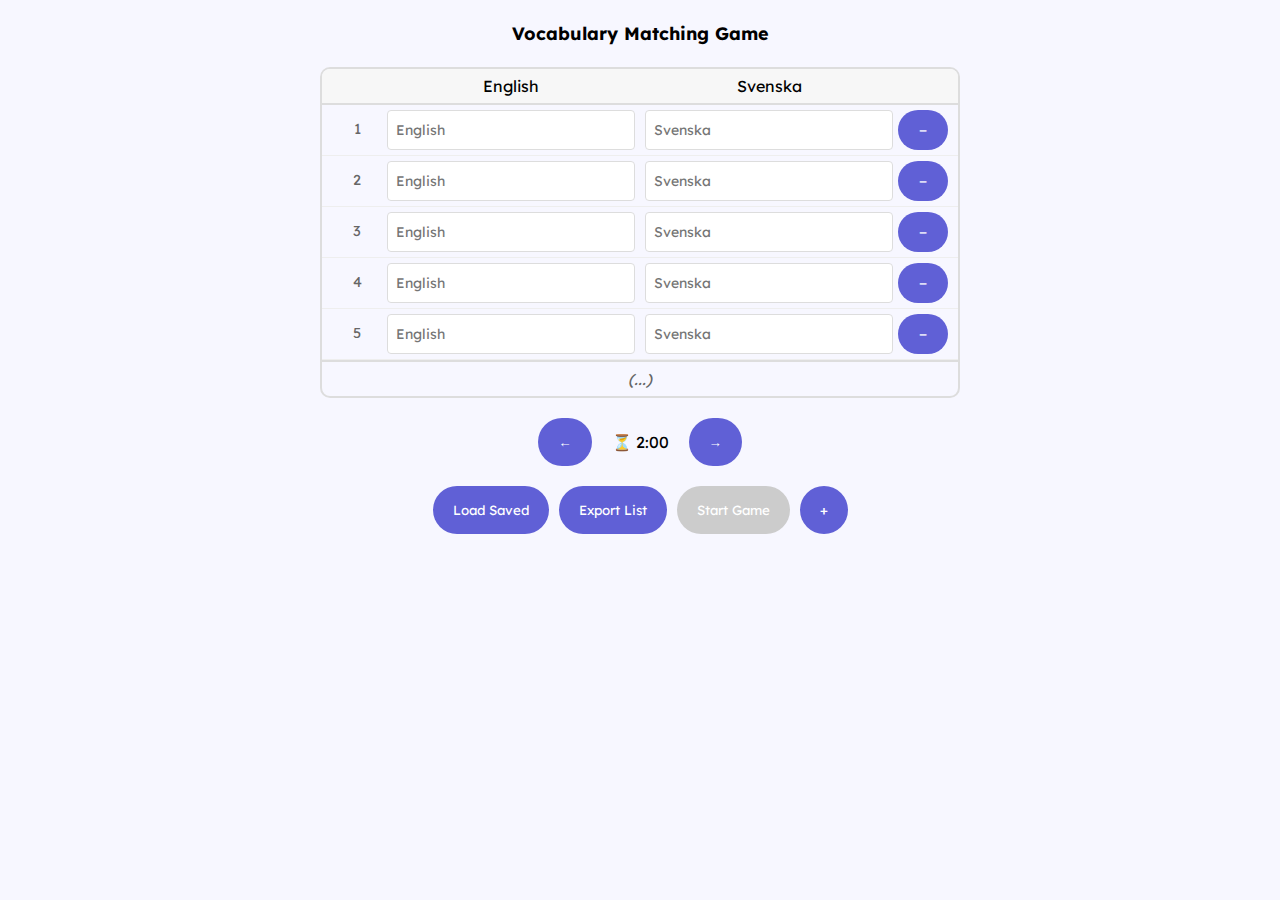
==== index.html @ e5e3b833 "Update index.html" ====
<!DOCTYPE html>
<html lang="en">
<head>
    <meta charset="UTF-8">
    <meta name="viewport" content="width=device-width, initial-scale=1.0">
    <title>Swedish-English Match Madness</title>
    <style>
        @import url('https://fonts.googleapis.com/css2?family=Lexend:wght@400;700&display=swap');
        * {
            margin: 0;
            padding: 0;
            box-sizing: border-box;
            font-family: 'Lexend', sans-serif;
        }
        body {
            background: #f7f7ff;
            padding: 20px;
            font-size: 16px;
            line-height: 1.5;
        }
        h1 {
            font-size: 18px;
            font-weight: bold;
            text-align: center;
            margin-bottom: 20px;
        }
        .screen {
            max-width: 800px;
            margin: 0 auto;
            text-align: center;
            display: none;
        }
        .screen.active {
            display: block;
        }
        .input-grid {
            width: 80%;
            margin: 20px auto;
            border: 2px solid #ddd;
            border-radius: 10px;
            overflow: hidden;
        }
        .grid-header {
            display: grid;
            grid-template-columns: 50px 1fr 1fr 50px;
            background: #f7f7f7;
            padding: 5px 10px;
            border-bottom: 2px solid #ddd;
        }
        .grid-row {
            display: grid;
            grid-template-columns: 50px 1fr 1fr 50px;
            padding: 5px 10px;
            border-bottom: 1px solid #eee;
        }
        .row-number {
            display: flex;
            align-items: center;
            justify-content: center;
            color: #666;
            font-size: 0.9em;
        }
        .grid-input {
            border: 1px solid #ddd;
            border-radius: 4px;
            padding: 8px;
            margin: 0 5px;
            min-height: 40px;
            font-size: 14px;
        }
        .grid-input:focus {
            outline: none;
            border-color: #6060D6;
        }
        .more-rows {
            padding: 5px;
            color: #666;
            font-style: italic;
            border-top: 2px solid #ddd;
        }
        .timer-controls {
            display: flex;
            align-items: center;
            justify-content: center;
            gap: 20px;
            margin: 20px 0;
        }
        .buttons {
            margin-top: 10px;
            display: flex;
            gap: 10px;
            flex-wrap: wrap;
            justify-content: center;
        }
        button {
            background: #6060D6;
            color: white;
            border: none;
            padding: 10px 20px;
            border-radius: 25px;
            cursor: pointer;
            min-height: 48px;
        }
        button:hover {
            background: #7a3ca4;
        }
        button:disabled {
            background: #cccccc;
            cursor: not-allowed;
        }
        .delete-btn {
            background: #6060D6;
            padding: 5px;
            min-height: 0;
            font-size: 14px;
        }
        .delete-btn:hover {
            background: #7a3ca4;
        }
        #error-msg {
            color: #ffaaaa;
            margin-top: 10px;
        }
        #game-screen {
            max-width: 600px;
            margin: 0 auto;
        }
        #progress {
            text-align: center;
            margin-bottom: 10px;
        }
        .game-grid {
            display: grid;
            grid-template-columns: 1fr 1fr;
            gap: 10px;
        }
        .card {
            background: white;
            border: 1px solid #ccc;
            border-radius: 4px;
            padding: 15px;
            text-align: center;
            cursor: pointer;
            min-height: 48px;
            transition: opacity 0.3s ease, background 0.3s ease;
            opacity: 1;
        }
        .card.selected {
            background: #A8A2FD;
        }
        .card.correct {
            background: #aaffaa;
        }
        .card.incorrect {
            background: #ffaaaa;
        }
        .card.empty {
            opacity: 0;
            pointer-events: none;
        }
        #pause-screen {
            position: fixed;
            top: 0;
            left: 0;
            width: 100%;
            height: 100%;
            background: rgba(0,0,0,0.5);
            display: none;
            justify-content: center;
            align-items: center;
        }
        #pause-screen.active {
            display: flex;
        }
        .pause-content {
            background: white;
            padding: 20px;
            border-radius: 10px;
            text-align: center;
        }
        #results-screen {
            max-width: 600px;
            margin: 0 auto;
        }
        #stats {
            margin: 20px 0;
        }
        .results-table {
            width: 100%;
            border-collapse: collapse;
            margin-top: 20px;
            font-size: 14px;
        }
        .results-table th, .results-table td {
            padding: 5px;
            border: 1px solid #ddd;
            text-align: center;
        }
        .results-table th {
            background: #f7f7f7;
        }
        .correct {
            color: #006400;
            font-weight: bold;
        }
        .incorrect {
            color: #8B0000;
            font-weight: bold;
        }
        .feedback {
            margin-top: 20px;
            font-size: 14px;
        }
        @media (max-width: 400px) {
            .grid-row, .game-grid {
                grid-template-columns: 1fr;
            }
            .grid-header {
                display: none;
            }
            .grid-input {
                margin: 5px 0;
            }
            button {
                width: 100%;
            }
        }
    </style>
</head>
<body>
    <div id="input-screen" class="screen active">
        <h1>Vocabulary Matching Game</h1>
        <div class="input-grid">
            <div class="grid-header">
                <div class="row-number"></div>
                <div>English</div>
                <div>Svenska</div>
                <div></div>
            </div>
            <div id="gridBody"></div>
            <div class="more-rows">(...)</div>
        </div>
        <div class="timer-controls">
            <button id="decreaseTime">←</button>
            <div id="timeDisplay">⏳ 2:00</div>
            <button id="increaseTime">→</button>
        </div>
        <div class="buttons">
            <button onclick="loadSavedList()">Load Saved</button>
            <button onclick="exportList()">Export List</button>
            <button id="startGame" onclick="startGame()" disabled>Start Game</button>
            <button onclick="addRow()">+</button>
        </div>
        <div id="error-msg"></div>
    </div>

    <div id="game-screen" class="screen">
        <h1>Match Madness</h1>
        <div id="progress"></div>
        <div id="game-grid" class="game-grid"></div>
        <div class="buttons">
            <button onclick="pauseGame()">Pause</button>
            <button onclick="endGame()">Finish</button>
        </div>
    </div>

    <div id="pause-screen" class="screen">
        <div class="pause-content">
            <h1>Paused</h1>
            <p id="pause-progress"></p>
            <button onclick="resumeGame()">Resume</button>
        </div>
    </div>

    <div id="results-screen" class="screen">
        <h1>Results</h1>
        <div id="stats"></div>
        <div class="feedback" id="feedback"></div>
        <table class="results-table">
            <thead>
                <tr>
                    <th>English</th>
                    <th>Svenska</th>
                    <th>Correct</th>
                    <th>Incorrect</th>
                </tr>
            </thead>
            <tbody id="results-body"></tbody>
        </table>
        <div class="buttons">
            <button onclick="replayGame()">Replay</button>
            <button onclick="newWords()">New Words</button>
        </div>
    </div>

    <script>
        let wordList = [];
        let gamePairs = [];
        let selectedCards = { english: null, swedish: null };
        let correctCount = 0;
        let incorrectCount = 0;
        let timer;
        let timeLimit = 120; // Default 2 minutes in seconds
        let startTime;
        let timeElapsed = 0;
        let matchData = {};
        let fastestMatch = { pair: null, time: Infinity };

        const gridBody = document.getElementById('gridBody');
        let rowCount = 5;

        function createInputRow(index) {
            const row = document.createElement('div');
            row.className = 'grid-row';
            row.innerHTML = `
                <div class="row-number">${index + 1}</div>
                <input class="grid-input english-input" data-row="${index}" placeholder="English">
                <input class="grid-input svenska-input" data-row="${index}" placeholder="Svenska">
                <button class="delete-btn" onclick="deleteRow(this)">−</button>
            `;
            return row;
        }

        function addRow() {
            gridBody.appendChild(createInputRow(gridBody.children.length));
            updateRowNumbers();
            checkInputValidity();
        }

        function deleteRow(button) {
            button.parentElement.remove();
            updateRowNumbers();
            checkInputValidity();
            saveList();
        }

        for (let i = 0; i < rowCount; i++) {
            gridBody.appendChild(createInputRow(i));
        }

        gridBody.addEventListener('paste', (e) => {
            e.preventDefault();
            const pasteData = e.clipboardData.getData('text').split('\n');
            const rows = Array.from(gridBody.querySelectorAll('.grid-row'));

            pasteData.forEach((rowData, index) => {
                const [english, swedish] = rowData.split('\t').map(d => d.trim());
                if (index >= rows.length) {
                    const newRow = createInputRow(rows.length);
                    gridBody.appendChild(newRow);
                    rows.push(newRow);
                }
                const inputs = rows[index].querySelectorAll('input');
                inputs[0].value = english || '';
                inputs[1].value = swedish || '';
            });

            updateRowNumbers();
            checkInputValidity();
            saveList();
        });

        gridBody.addEventListener('input', () => {
            checkInputValidity();
            saveList();
        });

        function updateRowNumbers() {
            Array.from(gridBody.querySelectorAll('.grid-row')).forEach((row, i) => {
                row.querySelector('.row-number').textContent = i + 1;
                row.querySelectorAll('input').forEach(input => input.dataset.row = i);
            });
        }

        function checkInputValidity() {
            const validPairs = Array.from(gridBody.querySelectorAll('.grid-row'))
                .filter(row => {
                    const inputs = row.querySelectorAll('input');
                    return inputs[0].value.trim() && inputs[1].value.trim();
                }).length;
            document.getElementById('startGame').disabled = validPairs < 5;
        }

        function updateWordList() {
            wordList = Array.from(gridBody.querySelectorAll('.grid-row'))
                .map((row, index) => {
                    const inputs = row.querySelectorAll('input');
                    return { 
                        english: inputs[0].value.trim(), 
                        swedish: inputs[1].value.trim(),
                        rowId: index
                    };
                })
                .filter(pair => pair.english && pair.swedish);
        }

        function saveList() {
            updateWordList();
            localStorage.setItem('vocabList', JSON.stringify(wordList));
        }

        function loadSavedList() {
            const saved = localStorage.getItem('vocabList');
            if (saved) {
                wordList = JSON.parse(saved);
                renderInputGrid();
            }
            checkInputValidity();
        }

        function exportList() {
            updateWordList();
            const text = wordList.map(pair => `${pair.english}\t${pair.swedish}`).join('\n');
            const blob = new Blob([text], { type: 'text/plain' });
            const url = URL.createObjectURL(blob);
            const a = document.createElement('a');
            a.href = url;
            a.download = 'vocab_list.txt';
            a.click();
        }

        function renderInputGrid() {
            gridBody.innerHTML = '';
            wordList.forEach((pair, i) => {
                const row = document.createElement('div');
                row.className = 'grid-row';
                row.innerHTML = `
                    <div class="row-number">${i + 1}</div>
                    <input class="grid-input english-input" data-row="${i}" value="${pair.english}">
                    <input class="grid-input svenska-input" data-row="${i}" value="${pair.swedish}">
                    <button class="delete-btn" onclick="deleteRow(this)">−</button>
                `;
                gridBody.appendChild(row);
            });
            if (gridBody.children.length < 5) {
                while (gridBody.children.length < 5) {
                    gridBody.appendChild(createInputRow(gridBody.children.length));
                }
            }
        }

        document.getElementById('decreaseTime').addEventListener('click', () => {
            if (timeLimit > 30) {
                timeLimit -= 30;
                updateTimeDisplay();
            }
        });

        document.getElementById('increaseTime').addEventListener('click', () => {
            timeLimit += 30;
            updateTimeDisplay();
        });

        function updateTimeDisplay() {
            const minutes = Math.floor(timeLimit / 60);
            const seconds = timeLimit % 60;
            document.getElementById('timeDisplay').textContent = `⏳ ${minutes}:${seconds < 10 ? '0' : ''}${seconds}`;
        }

        updateTimeDisplay();

        function startGame() {
            updateWordList();
            if (wordList.length < 5) {
                document.getElementById('error-msg').textContent = 'Add at least 5 pairs to start!';
                return;
            }
            gamePairs = shuffle([...wordList]).slice(0, 5);
            correctCount = 0;
            incorrectCount = 0;
            timeElapsed = 0;
            matchData = {};
            fastestMatch = { pair: null, time: Infinity };
            wordList.forEach(pair => {
                matchData[pair.rowId] = { correct: 0, incorrect: 0, times: [] };
            });
            switchScreen('game-screen');
            setupGame();
            startTimer();
        }

        function setupGame() {
            const grid = document.getElementById('game-grid');
            grid.innerHTML = '';
            const englishWords = shuffle(gamePairs.map(pair => ({ text: pair.english, rowId: pair.rowId })));
            const swedishWords = shuffle(gamePairs.map(pair => ({ text: pair.swedish, rowId: pair.rowId })));
            for (let i = 0; i < 5; i++) {
                grid.appendChild(createCard(englishWords[i].text, 'english', englishWords[i].rowId));
                grid.appendChild(createCard(swedishWords[i].text, 'swedish', swedishWords[i].rowId));
            }
            updateProgress();
        }

        function createCard(text, type, rowId) {
            const card = document.createElement('div');
            card.classList.add('card');
            card.textContent = text;
            card.dataset.type = type;
            card.dataset.rowId = rowId;
            card.addEventListener('click', () => selectCard(card));
            return card;
        }

        function selectCard(card) {
            const type = card.dataset.type;
            if (card.classList.contains('correct') || card.classList.contains('empty')) return;
            if (selectedCards[type] === card) {
                card.classList.remove('selected');
                selectedCards[type] = null;
            } else {
                if (selectedCards[type]) {
                    selectedCards[type].classList.remove('selected');
                }
                card.classList.add('selected');
                selectedCards[type] = card;
                if (selectedCards.english && selectedCards.swedish) {
                    checkMatch();
                }
            }
        }

        function checkMatch() {
            const card1 = selectedCards.english;
            const card2 = selectedCards.swedish;
            const matchStartTime = Date.now();
            if (card1.dataset.rowId === card2.dataset.rowId) {
                const pairId = card1.dataset.rowId;
                const matchTime = (Date.now() - matchStartTime) / 1000;
                matchData[pairId].correct++;
                matchData[pairId].times.push(matchTime);
                if (matchTime < fastestMatch.time) {
                    fastestMatch = { pair: wordList.find(p => p.rowId == pairId), time: matchTime };
                }
                card1.classList.add('correct');
                card2.classList.add('correct');
                correctCount++;
                setTimeout(() => {
                    card1.classList.remove('correct');
                    card2.classList.remove('correct');
                    card1.classList.add('empty');
                    card2.classList.add('empty');
                    card1.textContent = '';
                    card2.textContent = '';
                    selectedCards.english = null;
                    selectedCards.swedish = null;
                    const delay = 750 + Math.random() * 500;
                    setTimeout(refillGrid, delay);
                }, 300);
            } else {
                const pairId1 = card1.dataset.rowId;
                const pairId2 = card2.dataset.rowId;
                matchData[pairId1].incorrect++;
                matchData[pairId2].incorrect++;
                card1.classList.add('incorrect');
                card2.classList.add('incorrect');
                incorrectCount++;
                setTimeout(() => {
                    card1.classList.remove('incorrect', 'selected');
                    card2.classList.remove('incorrect', 'selected');
                    selectedCards.english = null;
                    selectedCards.swedish = null;
                }, 300);
            }
            updateProgress();
        }

        function refillGrid() {
            const grid = document.getElementById('game-grid');
            const cards = Array.from(grid.children);
            const emptyEnglish = cards.filter(card => card.classList.contains('empty') && card.dataset.type === 'english');
            const emptySwedish = cards.filter(card => card.classList.contains('empty') && card.dataset.type === 'swedish');
            if (emptyEnglish.length > 0 && emptySwedish.length > 0) {
                const currentEnglish = cards.filter(c => c.dataset.type === 'english' && !c.classList.contains('empty')).map(c => c.textContent);
                const currentSwedish = cards.filter(c => c.dataset.type === 'swedish' && !c.classList.contains('empty')).map(c => c.textContent);
                const availablePairs = wordList.filter(pair => !currentEnglish.includes(pair.english) && !currentSwedish.includes(pair.swedish));
                if (availablePairs.length > 0) {
                    const newPair = availablePairs[Math.floor(Math.random() * availablePairs.length)];
                    const englishCard = emptyEnglish[0];
                    const swedishCard = emptySwedish[0];
                    englishCard.textContent = newPair.english;
                    swedishCard.textContent = newPair.swedish;
                    englishCard.dataset.rowId = newPair.rowId;
                    swedishCard.dataset.rowId = newPair.rowId;
                    englishCard.classList.remove('empty');
                    swedishCard.classList.remove('empty');
                    englishCard.classList.remove('selected');
                    swedishCard.classList.remove('selected');
                }
            }
        }

        function shuffle(array) {
            return array.sort(() => Math.random() - 0.5);
        }

        function updateProgress() {
            const timeLeft = Math.max(0, timeLimit - timeElapsed);
            document.getElementById('progress').textContent = `Pairs Matched: ${correctCount} | Incorrect: ${incorrectCount} | Time Left: ${Math.floor(timeLeft / 60)}:${(timeLeft % 60).toString().padStart(2, '0')}`;
            document.getElementById('pause-progress').textContent = document.getElementById('progress').textContent;
        }

        function startTimer() {
            startTime = Date.now();
            timer = setInterval(() => {
                timeElapsed = Math.floor((Date.now() - startTime) / 1000);
                updateProgress();
                if (timeElapsed >= timeLimit) {
                    endGame();
                }
            }, 1000);
        }

        function pauseGame() {
            clearInterval(timer);
            switchScreen('pause-screen');
        }

        function resumeGame() {
            switchScreen('game-screen');
            startTime = Date.now() - timeElapsed * 1000;
            timer = setInterval(() => {
                timeElapsed = Math.floor((Date.now() - startTime) / 1000);
                updateProgress();
                if (timeElapsed >= timeLimit) {
                    endGame();
                }
            }, 1000);
        }

        function endGame() {
            clearInterval(timer);
            switchScreen('results-screen');
            const stats = document.getElementById('stats');
            stats.innerHTML = `
                Correct: ${correctCount}<br>
                Incorrect: ${incorrectCount}<br>
                XP: ${correctCount * 10 - incorrectCount * 5}
            `;

            const feedback = document.getElementById('feedback');
            feedback.innerHTML = '';

            // Find the pair with the most incorrect matches
            let mostIncorrectPair = null;
            let maxIncorrect = 0;
            for (const pairId in matchData) {
                if (matchData[pairId].incorrect > maxIncorrect) {
                    maxIncorrect = matchData[pairId].incorrect;
                    mostIncorrectPair = wordList.find(p => p.rowId == pairId);
                }
            }
            if (mostIncorrectPair) {
                feedback.innerHTML += `You struggled with '${mostIncorrectPair.english} - ${mostIncorrectPair.swedish}'<br>`;
            }

            if (fastestMatch.pair) {
                feedback.innerHTML += `Fastest: '${fastestMatch.pair.english} - ${fastestMatch.pair.swedish}' in ${fastestMatch.time.toFixed(1)}s<br>`;
            }

            const resultsBody = document.getElementById('results-body');
            resultsBody.innerHTML = '';
            wordList.forEach(pair => {
                const data = matchData[pair.rowId];
                const row = document.createElement('tr');
                row.innerHTML = `
                    <td>${pair.english}</td>
                    <td>${pair.swedish}</td>
                    <td class="correct">${data.correct}</td>
                    <td class="incorrect">${data.incorrect}</td>
                `;
                resultsBody.appendChild(row);
            });
        }

        function switchScreen(screenId) {
            document.querySelectorAll('.screen').forEach(screen => screen.classList.remove('active'));
            document.getElementById(screenId).classList.add('active');
        }

        function replayGame() {
            gamePairs = shuffle([...wordList]).slice(0, 5);
            correctCount = 0;
            incorrectCount = 0;
            timeElapsed = 0;
            matchData = {};
            fastestMatch = { pair: null, time: Infinity };
            wordList.forEach(pair => {
                matchData[pair.rowId] = { correct: 0, incorrect: 0, times: [] };
            });
            switchScreen('game-screen');
            setupGame();
            startTimer();
        }

        function newWords() {
            switchScreen('input-screen');
            renderInputGrid();
        }

        loadSavedList();
        checkInputValidity();
    </script>
</body>
</html>
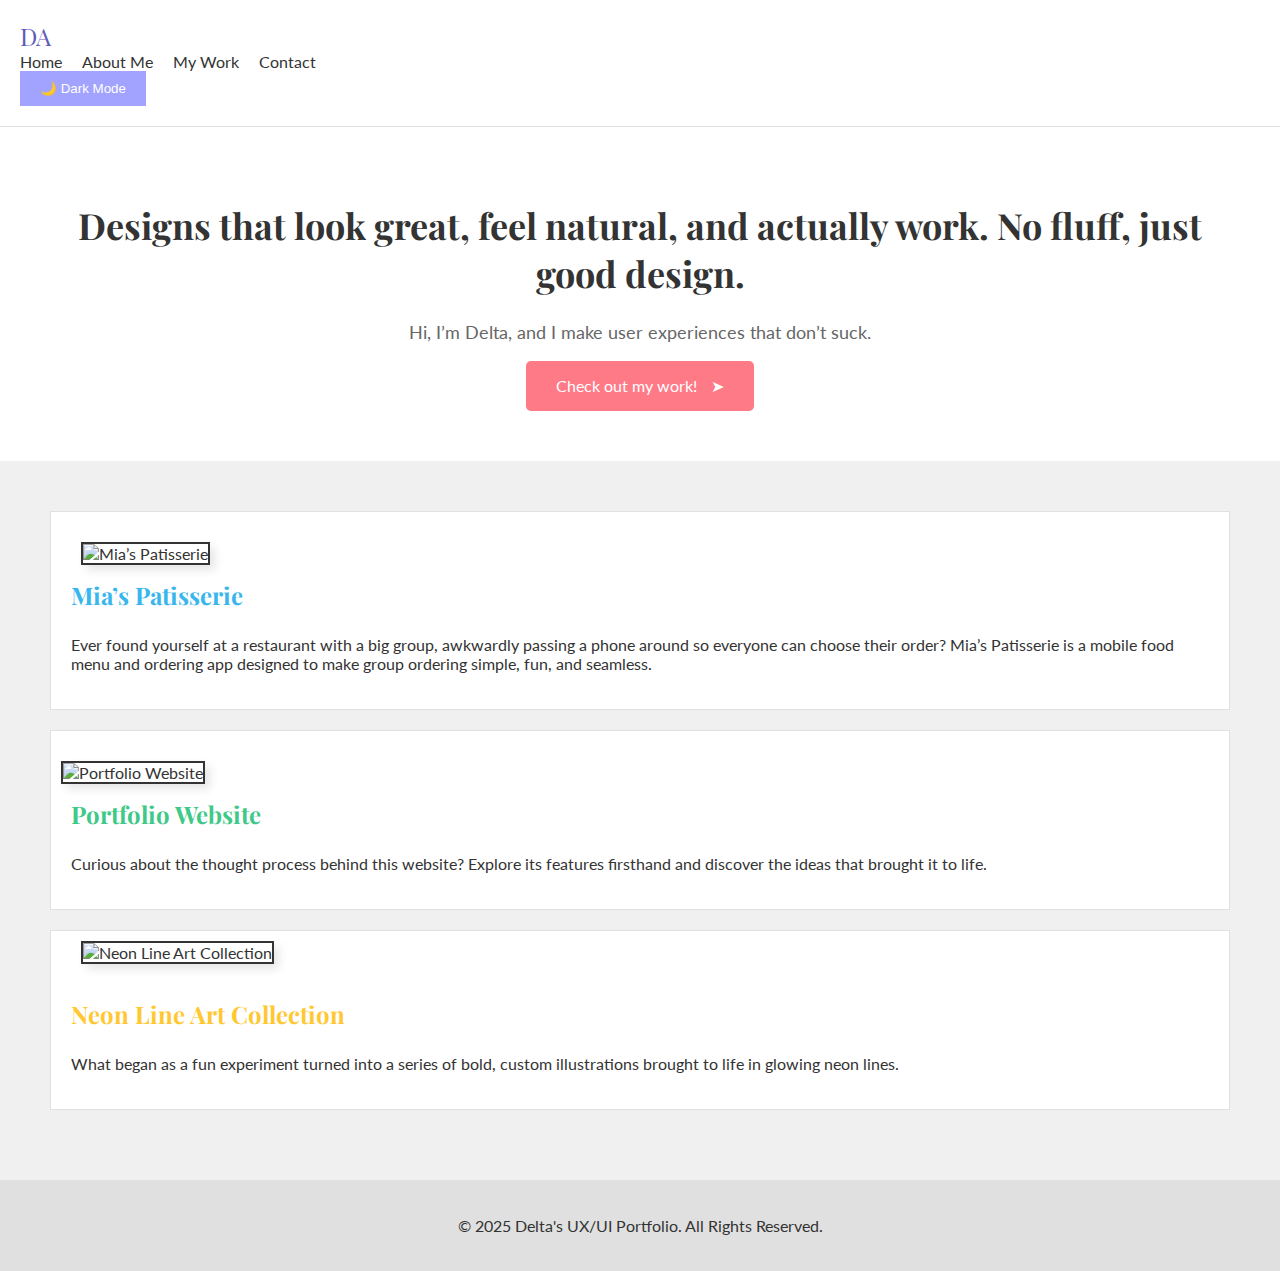
==== commit c88385a4: "Update index.html" ====
--- a/index.html
+++ b/index.html
@@ -1,704 +1,271 @@
 <!DOCTYPE html>
 <html lang="en">
 <head>
-    <meta charset="UTF-8">
-    <meta name="viewport" content="width=device-width, initial-scale=1.0">
-    <title>Swedish-English Match Madness</title>
-    <style>
-        @import url('https://fonts.googleapis.com/css2?family=Lexend:wght@400;700&display=swap');
-        * {
-            margin: 0;
-            padding: 0;
-            box-sizing: border-box;
-            font-family: 'Lexend', sans-serif;
-        }
-        body {
-            background: #f7f7ff;
-            padding: 20px;
-            font-size: 16px;
-            line-height: 1.5;
-        }
-        h1 {
-            font-size: 18px;
-            font-weight: bold;
-            text-align: center;
-            margin-bottom: 20px;
-        }
-        .screen {
-            max-width: 800px;
-            margin: 0 auto;
-            text-align: center;
-            display: none;
-        }
-        .screen.active {
-            display: block;
-        }
-        .input-grid {
-            width: 80%;
-            margin: 20px auto;
-            border: 2px solid #ddd;
-            border-radius: 10px;
-            overflow: hidden;
-        }
-        .grid-header {
-            display: grid;
-            grid-template-columns: 50px 1fr 1fr 50px;
-            background: #f7f7f7;
-            padding: 5px 10px;
-            border-bottom: 2px solid #ddd;
-        }
-        .grid-row {
-            display: grid;
-            grid-template-columns: 50px 1fr 1fr 50px;
-            padding: 5px 10px;
-            border-bottom: 1px solid #eee;
-        }
-        .row-number {
-            display: flex;
-            align-items: center;
-            justify-content: center;
-            color: #666;
-            font-size: 0.9em;
-        }
-        .grid-input {
-            border: 1px solid #ddd;
-            border-radius: 4px;
-            padding: 8px;
-            margin: 0 5px;
-            min-height: 40px;
-            font-size: 14px;
-        }
-        .grid-input:focus {
-            outline: none;
-            border-color: #6060D6;
-        }
-        .more-rows {
-            padding: 5px;
-            color: #666;
-            font-style: italic;
-            border-top: 2px solid #ddd;
-        }
-        .timer-controls {
-            display: flex;
-            align-items: center;
-            justify-content: center;
-            gap: 20px;
-            margin: 20px 0;
-        }
-        .buttons {
-            margin-top: 10px;
-            display: flex;
-            gap: 10px;
-            flex-wrap: wrap;
-            justify-content: center;
-        }
-        button {
-            background: #6060D6;
-            color: white;
-            border: none;
-            padding: 10px 20px;
-            border-radius: 25px;
-            cursor: pointer;
-            min-height: 48px;
-        }
-        button:hover {
-            background: #7a3ca4;
-        }
-        button:disabled {
-            background: #cccccc;
-            cursor: not-allowed;
-        }
-        .delete-btn {
-            background: #6060D6;
-            padding: 5px;
-            min-height: 0;
-            font-size: 14px;
-        }
-        .delete-btn:hover {
-            background: #7a3ca4;
-        }
-        #error-msg {
-            color: #ffaaaa;
-            margin-top: 10px;
-        }
-        #game-screen {
-            max-width: 600px;
-            margin: 0 auto;
-        }
-        #progress {
-            text-align: center;
-            margin-bottom: 10px;
-        }
-        .game-grid {
-            display: grid;
-            grid-template-columns: 1fr 1fr;
-            gap: 10px;
-        }
-        .card {
-            background: white;
-            border: 1px solid #ccc;
-            border-radius: 4px;
-            padding: 15px;
-            text-align: center;
-            cursor: pointer;
-            min-height: 48px;
-            transition: opacity 0.3s ease, background 0.3s ease;
-            opacity: 1;
-        }
-        .card.selected {
-            background: #A8A2FD;
-        }
-        .card.correct {
-            background: #aaffaa;
-        }
-        .card.incorrect {
-            background: #ffaaaa;
-        }
-        .card.empty {
-            opacity: 0;
-            pointer-events: none;
-        }
-        #pause-screen {
-            position: fixed;
-            top: 0;
-            left: 0;
-            width: 100%;
-            height: 100%;
-            background: rgba(0,0,0,0.5);
-            display: none;
-            justify-content: center;
-            align-items: center;
-        }
-        #pause-screen.active {
-            display: flex;
-        }
-        .pause-content {
-            background: white;
-            padding: 20px;
-            border-radius: 10px;
-            text-align: center;
-        }
-        #results-screen {
-            max-width: 600px;
-            margin: 0 auto;
-        }
-        #stats {
-            margin: 20px 0;
-        }
-        .results-table {
-            width: 100%;
-            border-collapse: collapse;
-            margin-top: 20px;
-            font-size: 14px;
-        }
-        .results-table th, .results-table td {
-            padding: 5px;
-            border: 1px solid #ddd;
-            text-align: center;
-        }
-        .results-table th {
-            background: #f7f7f7;
-        }
-        .correct {
-            color: #006400;
-            font-weight: bold;
-        }
-        .incorrect {
-            color: #8B0000;
-            font-weight: bold;
-        }
-        .feedback {
-            margin-top: 20px;
-            font-size: 14px;
-        }
-        @media (max-width: 400px) {
-            .grid-row, .game-grid {
-                grid-template-columns: 1fr;
-            }
-            .grid-header {
-                display: none;
-            }
-            .grid-input {
-                margin: 5px 0;
-            }
-            button {
-                width: 100%;
-            }
-        }
-    </style>
+  <meta charset="UTF-8">
+  <meta name="viewport" content="width=device-width, initial-scale=1.0">
+  <title>Delta's UX/UI Portfolio</title>
+  <!-- Google Fonts: Playfair Display and Lato -->
+  <link href="https://fonts.googleapis.com/css2?family=Playfair+Display:wght@700&family=Lato:wght@400;700&display=swap" rel="stylesheet">
+  <style>
+    /* CSS Variables for Colors */
+    :root {
+      --background: #FAFAFA;       /* Very light grey, close to white */
+      --text: #333333;             /* Dark grey for text */
+      --light-grey: #E0E0E0;       /* Neutral light grey for separators */
+      --cta: #FF7A87;              /* Pinkish red for CTA */
+      --accent1: #5F5CB9;          /* Medium purple */
+      --accent2: #39B6ED;          /* Bright blue */
+      --accent3: #3FC988;          /* Medium green */
+      --accent4: #FFC831;          /* Bright yellow */
+      --accent5: #C4F1A4;          /* Light green */
+      --accent6: #A2A2FF;          /* Light purple */
+    }
+
+    /* General Styles */
+    body {
+      background-color: var(--background);
+      color: var(--text);
+      font-family: 'Lato', sans-serif;
+      margin: 0;
+    }
+
+    /* Header */
+    header {
+      background-color: #FFFFFF;
+      border-bottom: 1px solid var(--light-grey);
+      padding: 20px;
+    }
+
+    .logo {
+      font-family: 'Playfair Display', serif;
+      font-size: 24px;
+      color: var(--accent1); /* #5F5CB9 */
+      cursor: pointer;
+    }
+
+    nav ul {
+      list-style: none;
+      display: flex;
+      gap: 20px;
+      margin: 0;
+      padding: 0;
+    }
+
+    nav a {
+      color: var(--text);
+      text-decoration: none;
+    }
+
+    nav a:hover {
+      color: var(--cta); /* #FF7A87 */
+    }
+
+    .mode-toggle {
+      background-color: var(--accent6); /* #A2A2FF */
+      color: white;
+      border: none;
+      padding: 10px 20px;
+      cursor: pointer;
+    }
+
+    .mode-toggle:hover {
+      background-color: var(--cta); /* #FF7A87 */
+    }
+
+    /* Hero Section */
+    .hero {
+      background-color: #FFFFFF;
+      padding: 50px;
+      text-align: center;
+    }
+
+    .hero h1 {
+      font-family: 'Playfair Display', serif;
+      font-size: 36px;
+      color: var(--text);
+    }
+
+    .hero p {
+      font-size: 18px;
+      color: #666666;
+    }
+
+    .cta {
+      background-color: var(--cta);
+      color: white;
+      padding: 15px 30px;
+      border-radius: 5px;
+      cursor: pointer;
+      display: inline-block;
+      transition: background-color 0.3s;
+    }
+
+    .cta:hover {
+      background-color: #E06B7A; /* Darker shade of #FF7A87 */
+    }
+
+    .cta .arrow {
+      margin-left: 10px;
+      transition: transform 0.3s;
+    }
+
+    .cta:hover .arrow {
+      transform: translateX(5px);
+    }
+
+    /* Projects Section */
+    .projects {
+      background-color: #F0F0F0; /* Slightly darker than main background */
+      padding: 50px;
+    }
+
+    .project-card {
+      background-color: #FFFFFF;
+      border: 1px solid var(--light-grey);
+      padding: 20px;
+      margin-bottom: 20px;
+    }
+
+    .project-card img {
+      width: 100%;
+      height: auto;
+      border: 2px solid #333333;
+      box-shadow: 5px 5px 10px rgba(0,0,0,0.1);
+    }
+
+    /* Misaligned Image Frames */
+    .project-card:nth-child(1) img {
+      transform: translate(10px, 10px);
+    }
+
+    .project-card:nth-child(2) img {
+      transform: translate(-10px, 10px);
+    }
+
+    .project-card:nth-child(3) img {
+      transform: translate(10px, -10px);
+    }
+
+    .project-card h3 {
+      font-family: 'Playfair Display', serif;
+      font-size: 24px;
+    }
+
+    /* Accent Colors for Project Titles */
+    .project-card:nth-child(1) h3 {
+      color: var(--accent2); /* #39B6ED */
+    }
+
+    .project-card:nth-child(2) h3 {
+      color: var(--accent3); /* #3FC988 */
+    }
+
+    .project-card:nth-child(3) h3 {
+      color: var(--accent4); /* #FFC831 */
+    }
+
+    /* Footer */
+    footer {
+      background-color: var(--light-grey);
+      color: var(--text);
+      padding: 20px;
+      text-align: center;
+    }
+
+    /* Dark Mode (Basic) */
+    .dark-mode {
+      --background: #1A1A1A;
+      --text: #F0F0F0;
+      --light-grey: #333333;
+    }
+
+    .dark-mode body {
+      background-color: var(--background);
+      color: var(--text);
+    }
+
+    .dark-mode header {
+      background-color: #222222;
+      border-bottom: 1px solid #444444;
+    }
+
+    .dark-mode .hero {
+      background-color: #222222;
+    }
+
+    .dark-mode .projects {
+      background-color: #2A2A2A;
+    }
+
+    .dark-mode .project-card {
+      background-color: #333333;
+      border: 1px solid #444444;
+    }
+
+    .dark-mode footer {
+      background-color: #222222;
+    }
+  </style>
 </head>
 <body>
-    <div id="input-screen" class="screen active">
-        <h1>Vocabulary Matching Game</h1>
-        <div class="input-grid">
-            <div class="grid-header">
-                <div class="row-number"></div>
-                <div>English</div>
-                <div>Svenska</div>
-                <div></div>
-            </div>
-            <div id="gridBody"></div>
-            <div class="more-rows">(...)</div>
-        </div>
-        <div class="timer-controls">
-            <button id="decreaseTime">←</button>
-            <div id="timeDisplay">⏳ 2:00</div>
-            <button id="increaseTime">→</button>
-        </div>
-        <div class="buttons">
-            <button onclick="loadSavedList()">Load Saved</button>
-            <button onclick="exportList()">Export List</button>
-            <button id="startGame" onclick="startGame()" disabled>Start Game</button>
-            <button onclick="addRow()">+</button>
-        </div>
-        <div id="error-msg"></div>
-    </div>
-
-    <div id="game-screen" class="screen">
-        <h1>Match Madness</h1>
-        <div id="progress"></div>
-        <div id="game-grid" class="game-grid"></div>
-        <div class="buttons">
-            <button onclick="pauseGame()">Pause</button>
-            <button onclick="endGame()">Finish</button>
-        </div>
-    </div>
-
-    <div id="pause-screen" class="screen">
-        <div class="pause-content">
-            <h1>Paused</h1>
-            <p id="pause-progress"></p>
-            <button onclick="resumeGame()">Resume</button>
-        </div>
-    </div>
-
-    <div id="results-screen" class="screen">
-        <h1>Results</h1>
-        <div id="stats"></div>
-        <div class="feedback" id="feedback"></div>
-        <table class="results-table">
-            <thead>
-                <tr>
-                    <th>English</th>
-                    <th>Svenska</th>
-                    <th>Correct</th>
-                    <th>Incorrect</th>
-                </tr>
-            </thead>
-            <tbody id="results-body"></tbody>
-        </table>
-        <div class="buttons">
-            <button onclick="replayGame()">Replay</button>
-            <button onclick="newWords()">New Words</button>
-        </div>
-    </div>
-
-    <script>
-        let wordList = [];
-        let gamePairs = [];
-        let selectedCards = { english: null, swedish: null };
-        let correctCount = 0;
-        let incorrectCount = 0;
-        let timer;
-        let timeLimit = 120; // Default 2 minutes in seconds
-        let startTime;
-        let timeElapsed = 0;
-        let matchData = {};
-        let fastestMatch = { pair: null, time: Infinity };
-
-        const gridBody = document.getElementById('gridBody');
-        let rowCount = 5;
-
-        function createInputRow(index) {
-            const row = document.createElement('div');
-            row.className = 'grid-row';
-            row.innerHTML = `
-                <div class="row-number">${index + 1}</div>
-                <input class="grid-input english-input" data-row="${index}" placeholder="English">
-                <input class="grid-input svenska-input" data-row="${index}" placeholder="Svenska">
-                <button class="delete-btn" onclick="deleteRow(this)">−</button>
-            `;
-            return row;
-        }
-
-        function addRow() {
-            gridBody.appendChild(createInputRow(gridBody.children.length));
-            updateRowNumbers();
-            checkInputValidity();
-        }
-
-        function deleteRow(button) {
-            button.parentElement.remove();
-            updateRowNumbers();
-            checkInputValidity();
-            saveList();
-        }
-
-        for (let i = 0; i < rowCount; i++) {
-            gridBody.appendChild(createInputRow(i));
-        }
-
-        gridBody.addEventListener('paste', (e) => {
-            e.preventDefault();
-            const pasteData = e.clipboardData.getData('text').split('\n');
-            const rows = Array.from(gridBody.querySelectorAll('.grid-row'));
-
-            pasteData.forEach((rowData, index) => {
-                const [english, swedish] = rowData.split('\t').map(d => d.trim());
-                if (index >= rows.length) {
-                    const newRow = createInputRow(rows.length);
-                    gridBody.appendChild(newRow);
-                    rows.push(newRow);
-                }
-                const inputs = rows[index].querySelectorAll('input');
-                inputs[0].value = english || '';
-                inputs[1].value = swedish || '';
-            });
-
-            updateRowNumbers();
-            checkInputValidity();
-            saveList();
-        });
-
-        gridBody.addEventListener('input', () => {
-            checkInputValidity();
-            saveList();
-        });
-
-        function updateRowNumbers() {
-            Array.from(gridBody.querySelectorAll('.grid-row')).forEach((row, i) => {
-                row.querySelector('.row-number').textContent = i + 1;
-                row.querySelectorAll('input').forEach(input => input.dataset.row = i);
-            });
-        }
-
-        function checkInputValidity() {
-            const validPairs = Array.from(gridBody.querySelectorAll('.grid-row'))
-                .filter(row => {
-                    const inputs = row.querySelectorAll('input');
-                    return inputs[0].value.trim() && inputs[1].value.trim();
-                }).length;
-            document.getElementById('startGame').disabled = validPairs < 5;
-        }
-
-        function updateWordList() {
-            wordList = Array.from(gridBody.querySelectorAll('.grid-row'))
-                .map((row, index) => {
-                    const inputs = row.querySelectorAll('input');
-                    return { 
-                        english: inputs[0].value.trim(), 
-                        swedish: inputs[1].value.trim(),
-                        rowId: index
-                    };
-                })
-                .filter(pair => pair.english && pair.swedish);
-        }
-
-        function saveList() {
-            updateWordList();
-            localStorage.setItem('vocabList', JSON.stringify(wordList));
-        }
-
-        function loadSavedList() {
-            const saved = localStorage.getItem('vocabList');
-            if (saved) {
-                wordList = JSON.parse(saved);
-                renderInputGrid();
-            }
-            checkInputValidity();
-        }
-
-        function exportList() {
-            updateWordList();
-            const text = wordList.map(pair => `${pair.english}\t${pair.swedish}`).join('\n');
-            const blob = new Blob([text], { type: 'text/plain' });
-            const url = URL.createObjectURL(blob);
-            const a = document.createElement('a');
-            a.href = url;
-            a.download = 'vocab_list.txt';
-            a.click();
-        }
-
-        function renderInputGrid() {
-            gridBody.innerHTML = '';
-            wordList.forEach((pair, i) => {
-                const row = document.createElement('div');
-                row.className = 'grid-row';
-                row.innerHTML = `
-                    <div class="row-number">${i + 1}</div>
-                    <input class="grid-input english-input" data-row="${i}" value="${pair.english}">
-                    <input class="grid-input svenska-input" data-row="${i}" value="${pair.swedish}">
-                    <button class="delete-btn" onclick="deleteRow(this)">−</button>
-                `;
-                gridBody.appendChild(row);
-            });
-            if (gridBody.children.length < 5) {
-                while (gridBody.children.length < 5) {
-                    gridBody.appendChild(createInputRow(gridBody.children.length));
-                }
-            }
-        }
-
-        document.getElementById('decreaseTime').addEventListener('click', () => {
-            if (timeLimit > 30) {
-                timeLimit -= 30;
-                updateTimeDisplay();
-            }
-        });
-
-        document.getElementById('increaseTime').addEventListener('click', () => {
-            timeLimit += 30;
-            updateTimeDisplay();
-        });
-
-        function updateTimeDisplay() {
-            const minutes = Math.floor(timeLimit / 60);
-            const seconds = timeLimit % 60;
-            document.getElementById('timeDisplay').textContent = `⏳ ${minutes}:${seconds < 10 ? '0' : ''}${seconds}`;
-        }
-
-        updateTimeDisplay();
-
-        function startGame() {
-            updateWordList();
-            if (wordList.length < 5) {
-                document.getElementById('error-msg').textContent = 'Add at least 5 pairs to start!';
-                return;
-            }
-            gamePairs = shuffle([...wordList]).slice(0, 5);
-            correctCount = 0;
-            incorrectCount = 0;
-            timeElapsed = 0;
-            matchData = {};
-            fastestMatch = { pair: null, time: Infinity };
-            wordList.forEach(pair => {
-                matchData[pair.rowId] = { correct: 0, incorrect: 0, times: [] };
-            });
-            switchScreen('game-screen');
-            setupGame();
-            startTimer();
-        }
-
-        function setupGame() {
-            const grid = document.getElementById('game-grid');
-            grid.innerHTML = '';
-            const englishWords = shuffle(gamePairs.map(pair => ({ text: pair.english, rowId: pair.rowId })));
-            const swedishWords = shuffle(gamePairs.map(pair => ({ text: pair.swedish, rowId: pair.rowId })));
-            for (let i = 0; i < 5; i++) {
-                grid.appendChild(createCard(englishWords[i].text, 'english', englishWords[i].rowId));
-                grid.appendChild(createCard(swedishWords[i].text, 'swedish', swedishWords[i].rowId));
-            }
-            updateProgress();
-        }
-
-        function createCard(text, type, rowId) {
-            const card = document.createElement('div');
-            card.classList.add('card');
-            card.textContent = text;
-            card.dataset.type = type;
-            card.dataset.rowId = rowId;
-            card.addEventListener('click', () => selectCard(card));
-            return card;
-        }
-
-        function selectCard(card) {
-            const type = card.dataset.type;
-            if (card.classList.contains('correct') || card.classList.contains('empty')) return;
-            if (selectedCards[type] === card) {
-                card.classList.remove('selected');
-                selectedCards[type] = null;
-            } else {
-                if (selectedCards[type]) {
-                    selectedCards[type].classList.remove('selected');
-                }
-                card.classList.add('selected');
-                selectedCards[type] = card;
-                if (selectedCards.english && selectedCards.swedish) {
-                    checkMatch();
-                }
-            }
-        }
-
-        function checkMatch() {
-            const card1 = selectedCards.english;
-            const card2 = selectedCards.swedish;
-            const matchStartTime = Date.now();
-            if (card1.dataset.rowId === card2.dataset.rowId) {
-                const pairId = card1.dataset.rowId;
-                const matchTime = (Date.now() - matchStartTime) / 1000;
-                matchData[pairId].correct++;
-                matchData[pairId].times.push(matchTime);
-                if (matchTime < fastestMatch.time) {
-                    fastestMatch = { pair: wordList.find(p => p.rowId == pairId), time: matchTime };
-                }
-                card1.classList.add('correct');
-                card2.classList.add('correct');
-                correctCount++;
-                setTimeout(() => {
-                    card1.classList.remove('correct');
-                    card2.classList.remove('correct');
-                    card1.classList.add('empty');
-                    card2.classList.add('empty');
-                    card1.textContent = '';
-                    card2.textContent = '';
-                    selectedCards.english = null;
-                    selectedCards.swedish = null;
-                    const delay = 750 + Math.random() * 500;
-                    setTimeout(refillGrid, delay);
-                }, 300);
-            } else {
-                const pairId1 = card1.dataset.rowId;
-                const pairId2 = card2.dataset.rowId;
-                matchData[pairId1].incorrect++;
-                matchData[pairId2].incorrect++;
-                card1.classList.add('incorrect');
-                card2.classList.add('incorrect');
-                incorrectCount++;
-                setTimeout(() => {
-                    card1.classList.remove('incorrect', 'selected');
-                    card2.classList.remove('incorrect', 'selected');
-                    selectedCards.english = null;
-                    selectedCards.swedish = null;
-                }, 300);
-            }
-            updateProgress();
-        }
-
-        function refillGrid() {
-            const grid = document.getElementById('game-grid');
-            const cards = Array.from(grid.children);
-            const emptyEnglish = cards.filter(card => card.classList.contains('empty') && card.dataset.type === 'english');
-            const emptySwedish = cards.filter(card => card.classList.contains('empty') && card.dataset.type === 'swedish');
-            if (emptyEnglish.length > 0 && emptySwedish.length > 0) {
-                const currentEnglish = cards.filter(c => c.dataset.type === 'english' && !c.classList.contains('empty')).map(c => c.textContent);
-                const currentSwedish = cards.filter(c => c.dataset.type === 'swedish' && !c.classList.contains('empty')).map(c => c.textContent);
-                const availablePairs = wordList.filter(pair => !currentEnglish.includes(pair.english) && !currentSwedish.includes(pair.swedish));
-                if (availablePairs.length > 0) {
-                    const newPair = availablePairs[Math.floor(Math.random() * availablePairs.length)];
-                    const englishCard = emptyEnglish[0];
-                    const swedishCard = emptySwedish[0];
-                    englishCard.textContent = newPair.english;
-                    swedishCard.textContent = newPair.swedish;
-                    englishCard.dataset.rowId = newPair.rowId;
-                    swedishCard.dataset.rowId = newPair.rowId;
-                    englishCard.classList.remove('empty');
-                    swedishCard.classList.remove('empty');
-                    englishCard.classList.remove('selected');
-                    swedishCard.classList.remove('selected');
-                }
-            }
-        }
-
-        function shuffle(array) {
-            return array.sort(() => Math.random() - 0.5);
-        }
-
-        function updateProgress() {
-            const timeLeft = Math.max(0, timeLimit - timeElapsed);
-            document.getElementById('progress').textContent = `Pairs Matched: ${correctCount} | Incorrect: ${incorrectCount} | Time Left: ${Math.floor(timeLeft / 60)}:${(timeLeft % 60).toString().padStart(2, '0')}`;
-            document.getElementById('pause-progress').textContent = document.getElementById('progress').textContent;
-        }
-
-        function startTimer() {
-            startTime = Date.now();
-            timer = setInterval(() => {
-                timeElapsed = Math.floor((Date.now() - startTime) / 1000);
-                updateProgress();
-                if (timeElapsed >= timeLimit) {
-                    endGame();
-                }
-            }, 1000);
-        }
-
-        function pauseGame() {
-            clearInterval(timer);
-            switchScreen('pause-screen');
-        }
-
-        function resumeGame() {
-            switchScreen('game-screen');
-            startTime = Date.now() - timeElapsed * 1000;
-            timer = setInterval(() => {
-                timeElapsed = Math.floor((Date.now() - startTime) / 1000);
-                updateProgress();
-                if (timeElapsed >= timeLimit) {
-                    endGame();
-                }
-            }, 1000);
-        }
-
-        function endGame() {
-            clearInterval(timer);
-            switchScreen('results-screen');
-            const stats = document.getElementById('stats');
-            stats.innerHTML = `
-                Correct: ${correctCount}<br>
-                Incorrect: ${incorrectCount}<br>
-                XP: ${correctCount * 10 - incorrectCount * 5}
-            `;
-
-            const feedback = document.getElementById('feedback');
-            feedback.innerHTML = '';
-
-            // Find the pair with the most incorrect matches
-            let mostIncorrectPair = null;
-            let maxIncorrect = 0;
-            for (const pairId in matchData) {
-                if (matchData[pairId].incorrect > maxIncorrect) {
-                    maxIncorrect = matchData[pairId].incorrect;
-                    mostIncorrectPair = wordList.find(p => p.rowId == pairId);
-                }
-            }
-            if (mostIncorrectPair) {
-                feedback.innerHTML += `You struggled with '${mostIncorrectPair.english} - ${mostIncorrectPair.swedish}'<br>`;
-            }
-
-            if (fastestMatch.pair) {
-                feedback.innerHTML += `Fastest: '${fastestMatch.pair.english} - ${fastestMatch.pair.swedish}' in ${fastestMatch.time.toFixed(1)}s<br>`;
-            }
-
-            const resultsBody = document.getElementById('results-body');
-            resultsBody.innerHTML = '';
-            wordList.forEach(pair => {
-                const data = matchData[pair.rowId];
-                const row = document.createElement('tr');
-                row.innerHTML = `
-                    <td>${pair.english}</td>
-                    <td>${pair.swedish}</td>
-                    <td class="correct">${data.correct}</td>
-                    <td class="incorrect">${data.incorrect}</td>
-                `;
-                resultsBody.appendChild(row);
-            });
-        }
-
-        function switchScreen(screenId) {
-            document.querySelectorAll('.screen').forEach(screen => screen.classList.remove('active'));
-            document.getElementById(screenId).classList.add('active');
-        }
-
-        function replayGame() {
-            gamePairs = shuffle([...wordList]).slice(0, 5);
-            correctCount = 0;
-            incorrectCount = 0;
-            timeElapsed = 0;
-            matchData = {};
-            fastestMatch = { pair: null, time: Infinity };
-            wordList.forEach(pair => {
-                matchData[pair.rowId] = { correct: 0, incorrect: 0, times: [] };
-            });
-            switchScreen('game-screen');
-            setupGame();
-            startTimer();
-        }
-
-        function newWords() {
-            switchScreen('input-screen');
-            renderInputGrid();
-        }
-
-        loadSavedList();
-        checkInputValidity();
-    </script>
+  <!-- Header -->
+  <header>
+    <nav>
+      <div class="logo" onclick="window.location.href='index.html'">DA</div>
+      <ul>
+        <li><a href="index.html" class="current-page">Home</a></li>
+        <li><a href="about.html">About Me</a></li>
+        <li><a href="mywork.html">My Work</a></li>
+        <li><a href="contact.html">Contact</a></li>
+      </ul>
+      <button class="mode-toggle" onclick="toggleMode()">🌙 Dark Mode</button>
+    </nav>
+  </header>
+
+  <!-- Hero Section -->
+  <section id="home" class="hero">
+    <h1>Designs that look great, feel natural, and actually work. No fluff, just good design.</h1>
+    <p>Hi, I’m Delta, and I make user experiences that don’t suck.</p>
+    <div class="cta">
+      <span>Check out my work!</span>
+      <span class="arrow">➤</span>
+    </div>
+  </section>
+
+  <!-- Projects Section -->
+  <section id="work" class="projects">
+    <div class="project-card">
+      <img src="Images/Homepage/mias1.png" alt="Mia’s Patisserie">
+      <div>
+        <h3>Mia’s Patisserie</h3>
+        <p>Ever found yourself at a restaurant with a big group, awkwardly passing a phone around so everyone can choose their order? Mia’s Patisserie is a mobile food menu and ordering app designed to make group ordering simple, fun, and seamless.</p>
+      </div>
+    </div>
+    <div class="project-card">
+      <img src="Images/Homepage/website1.png" alt="Portfolio Website">
+      <div>
+        <h3>Portfolio Website</h3>
+        <p>Curious about the thought process behind this website? Explore its features firsthand and discover the ideas that brought it to life.</p>
+      </div>
+    </div>
+    <div class="project-card">
+      <img src="Images/Homepage/sulphur.png" alt="Neon Line Art Collection">
+      <div>
+        <h3>Neon Line Art Collection</h3>
+        <p>What began as a fun experiment turned into a series of bold, custom illustrations brought to life in glowing neon lines.</p>
+      </div>
+    </div>
+  </section>
+
+  <!-- Footer -->
+  <footer>
+    <p>© 2025 Delta's UX/UI Portfolio. All Rights Reserved.</p>
+  </footer>
+
+  <script>
+    function toggleMode() {
+      document.body.classList.toggle('dark-mode');
+    }
+  </script>
 </body>
 </html>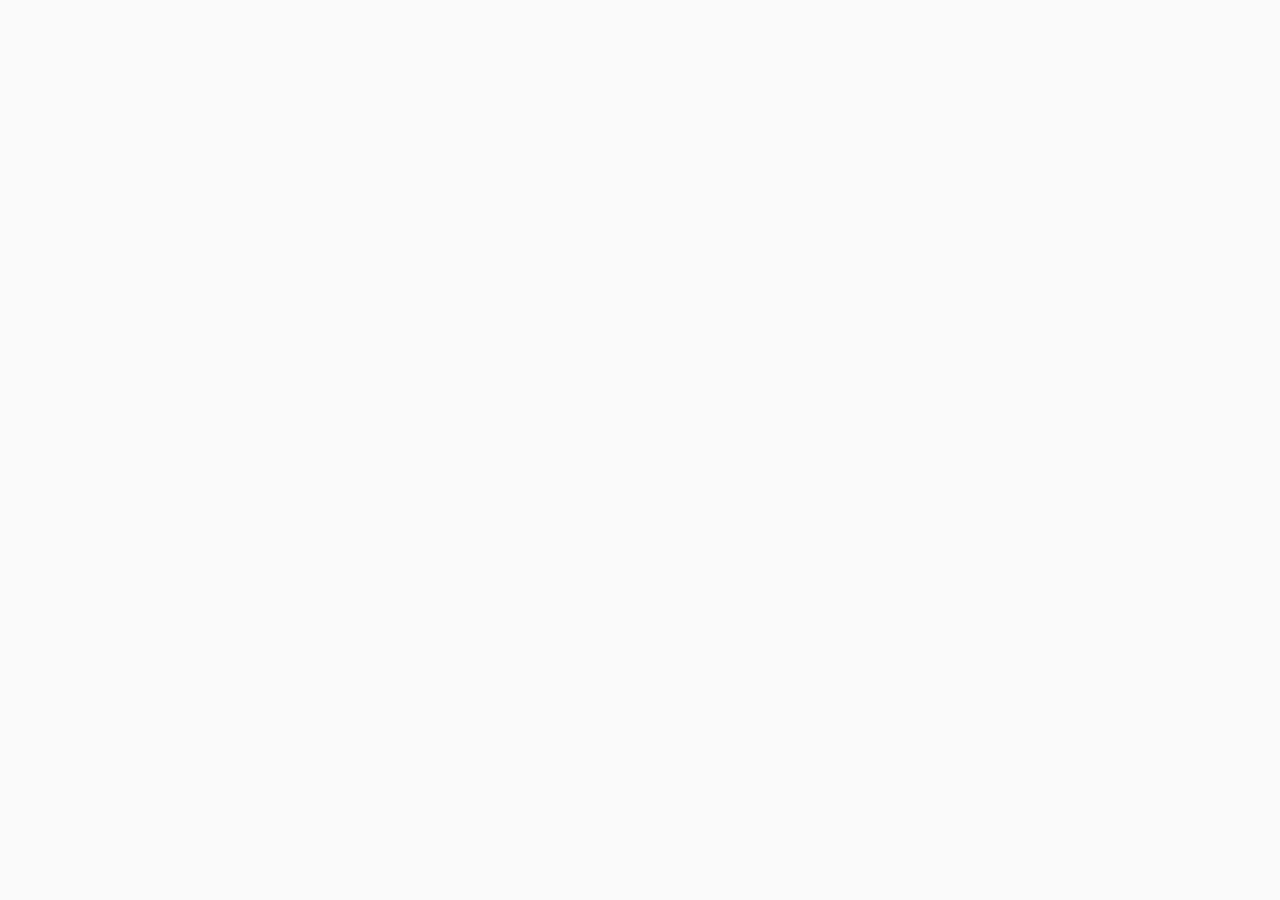
==== commit 776519b9: "Update index.html" ====
--- a/index.html
+++ b/index.html
@@ -11,14 +11,15 @@
     :root {
       --background: #FAFAFA;       /* Very light grey, close to white */
       --text: #333333;             /* Dark grey for text */
-      --light-grey: #E0E0E0;       /* Neutral light grey for separators */
+      --light-grey: #E0E0E0;       /* Neutral light grey for footer */
       --cta: #FF7A87;              /* Pinkish red for CTA */
-      --accent1: #5F5CB9;          /* Medium purple */
-      --accent2: #39B6ED;          /* Bright blue */
-      --accent3: #3FC988;          /* Medium green */
-      --accent4: #FFC831;          /* Bright yellow */
-      --accent5: #C4F1A4;          /* Light green */
-      --accent6: #A2A2FF;          /* Light purple */
+      --accent1: #5F5CB9;          /* Medium purple for logo */
+      --accent2: #39B6ED;          /* Bright blue for accents */
+      --accent3: #3FC988;          /* Medium green for accents */
+      --accent4: #FFC831;          /* Bright yellow for accents */
+      --accent5: #C4F1A4;          /* Light green for accents */
+      --accent6: #A2A2FF;          /* Light purple for mode toggle */
+      --section-bg: #F0F0F0;       /* Light grey for projects section */
     }
 
     /* General Styles */
@@ -45,227 +46,4 @@
 
     nav ul {
       list-style: none;
-      display: flex;
-      gap: 20px;
-      margin: 0;
-      padding: 0;
-    }
-
-    nav a {
-      color: var(--text);
-      text-decoration: none;
-    }
-
-    nav a:hover {
-      color: var(--cta); /* #FF7A87 */
-    }
-
-    .mode-toggle {
-      background-color: var(--accent6); /* #A2A2FF */
-      color: white;
-      border: none;
-      padding: 10px 20px;
-      cursor: pointer;
-    }
-
-    .mode-toggle:hover {
-      background-color: var(--cta); /* #FF7A87 */
-    }
-
-    /* Hero Section */
-    .hero {
-      background-color: #FFFFFF;
-      padding: 50px;
-      text-align: center;
-    }
-
-    .hero h1 {
-      font-family: 'Playfair Display', serif;
-      font-size: 36px;
-      color: var(--text);
-    }
-
-    .hero p {
-      font-size: 18px;
-      color: #666666;
-    }
-
-    .cta {
-      background-color: var(--cta);
-      color: white;
-      padding: 15px 30px;
-      border-radius: 5px;
-      cursor: pointer;
-      display: inline-block;
-      transition: background-color 0.3s;
-    }
-
-    .cta:hover {
-      background-color: #E06B7A; /* Darker shade of #FF7A87 */
-    }
-
-    .cta .arrow {
-      margin-left: 10px;
-      transition: transform 0.3s;
-    }
-
-    .cta:hover .arrow {
-      transform: translateX(5px);
-    }
-
-    /* Projects Section */
-    .projects {
-      background-color: #F0F0F0; /* Slightly darker than main background */
-      padding: 50px;
-    }
-
-    .project-card {
-      background-color: #FFFFFF;
-      border: 1px solid var(--light-grey);
-      padding: 20px;
-      margin-bottom: 20px;
-    }
-
-    .project-card img {
-      width: 100%;
-      height: auto;
-      border: 2px solid #333333;
-      box-shadow: 5px 5px 10px rgba(0,0,0,0.1);
-    }
-
-    /* Misaligned Image Frames */
-    .project-card:nth-child(1) img {
-      transform: translate(10px, 10px);
-    }
-
-    .project-card:nth-child(2) img {
-      transform: translate(-10px, 10px);
-    }
-
-    .project-card:nth-child(3) img {
-      transform: translate(10px, -10px);
-    }
-
-    .project-card h3 {
-      font-family: 'Playfair Display', serif;
-      font-size: 24px;
-    }
-
-    /* Accent Colors for Project Titles */
-    .project-card:nth-child(1) h3 {
-      color: var(--accent2); /* #39B6ED */
-    }
-
-    .project-card:nth-child(2) h3 {
-      color: var(--accent3); /* #3FC988 */
-    }
-
-    .project-card:nth-child(3) h3 {
-      color: var(--accent4); /* #FFC831 */
-    }
-
-    /* Footer */
-    footer {
-      background-color: var(--light-grey);
-      color: var(--text);
-      padding: 20px;
-      text-align: center;
-    }
-
-    /* Dark Mode (Basic) */
-    .dark-mode {
-      --background: #1A1A1A;
-      --text: #F0F0F0;
-      --light-grey: #333333;
-    }
-
-    .dark-mode body {
-      background-color: var(--background);
-      color: var(--text);
-    }
-
-    .dark-mode header {
-      background-color: #222222;
-      border-bottom: 1px solid #444444;
-    }
-
-    .dark-mode .hero {
-      background-color: #222222;
-    }
-
-    .dark-mode .projects {
-      background-color: #2A2A2A;
-    }
-
-    .dark-mode .project-card {
-      background-color: #333333;
-      border: 1px solid #444444;
-    }
-
-    .dark-mode footer {
-      background-color: #222222;
-    }
-  </style>
-</head>
-<body>
-  <!-- Header -->
-  <header>
-    <nav>
-      <div class="logo" onclick="window.location.href='index.html'">DA</div>
-      <ul>
-        <li><a href="index.html" class="current-page">Home</a></li>
-        <li><a href="about.html">About Me</a></li>
-        <li><a href="mywork.html">My Work</a></li>
-        <li><a href="contact.html">Contact</a></li>
-      </ul>
-      <button class="mode-toggle" onclick="toggleMode()">🌙 Dark Mode</button>
-    </nav>
-  </header>
-
-  <!-- Hero Section -->
-  <section id="home" class="hero">
-    <h1>Designs that look great, feel natural, and actually work. No fluff, just good design.</h1>
-    <p>Hi, I’m Delta, and I make user experiences that don’t suck.</p>
-    <div class="cta">
-      <span>Check out my work!</span>
-      <span class="arrow">➤</span>
-    </div>
-  </section>
-
-  <!-- Projects Section -->
-  <section id="work" class="projects">
-    <div class="project-card">
-      <img src="Images/Homepage/mias1.png" alt="Mia’s Patisserie">
-      <div>
-        <h3>Mia’s Patisserie</h3>
-        <p>Ever found yourself at a restaurant with a big group, awkwardly passing a phone around so everyone can choose their order? Mia’s Patisserie is a mobile food menu and ordering app designed to make group ordering simple, fun, and seamless.</p>
-      </div>
-    </div>
-    <div class="project-card">
-      <img src="Images/Homepage/website1.png" alt="Portfolio Website">
-      <div>
-        <h3>Portfolio Website</h3>
-        <p>Curious about the thought process behind this website? Explore its features firsthand and discover the ideas that brought it to life.</p>
-      </div>
-    </div>
-    <div class="project-card">
-      <img src="Images/Homepage/sulphur.png" alt="Neon Line Art Collection">
-      <div>
-        <h3>Neon Line Art Collection</h3>
-        <p>What began as a fun experiment turned into a series of bold, custom illustrations brought to life in glowing neon lines.</p>
-      </div>
-    </div>
-  </section>
-
-  <!-- Footer -->
-  <footer>
-    <p>© 2025 Delta's UX/UI Portfolio. All Rights Reserved.</p>
-  </footer>
-
-  <script>
-    function toggleMode() {
-      document.body.classList.toggle('dark-mode');
-    }
-  </script>
-</body>
-</html>+      display: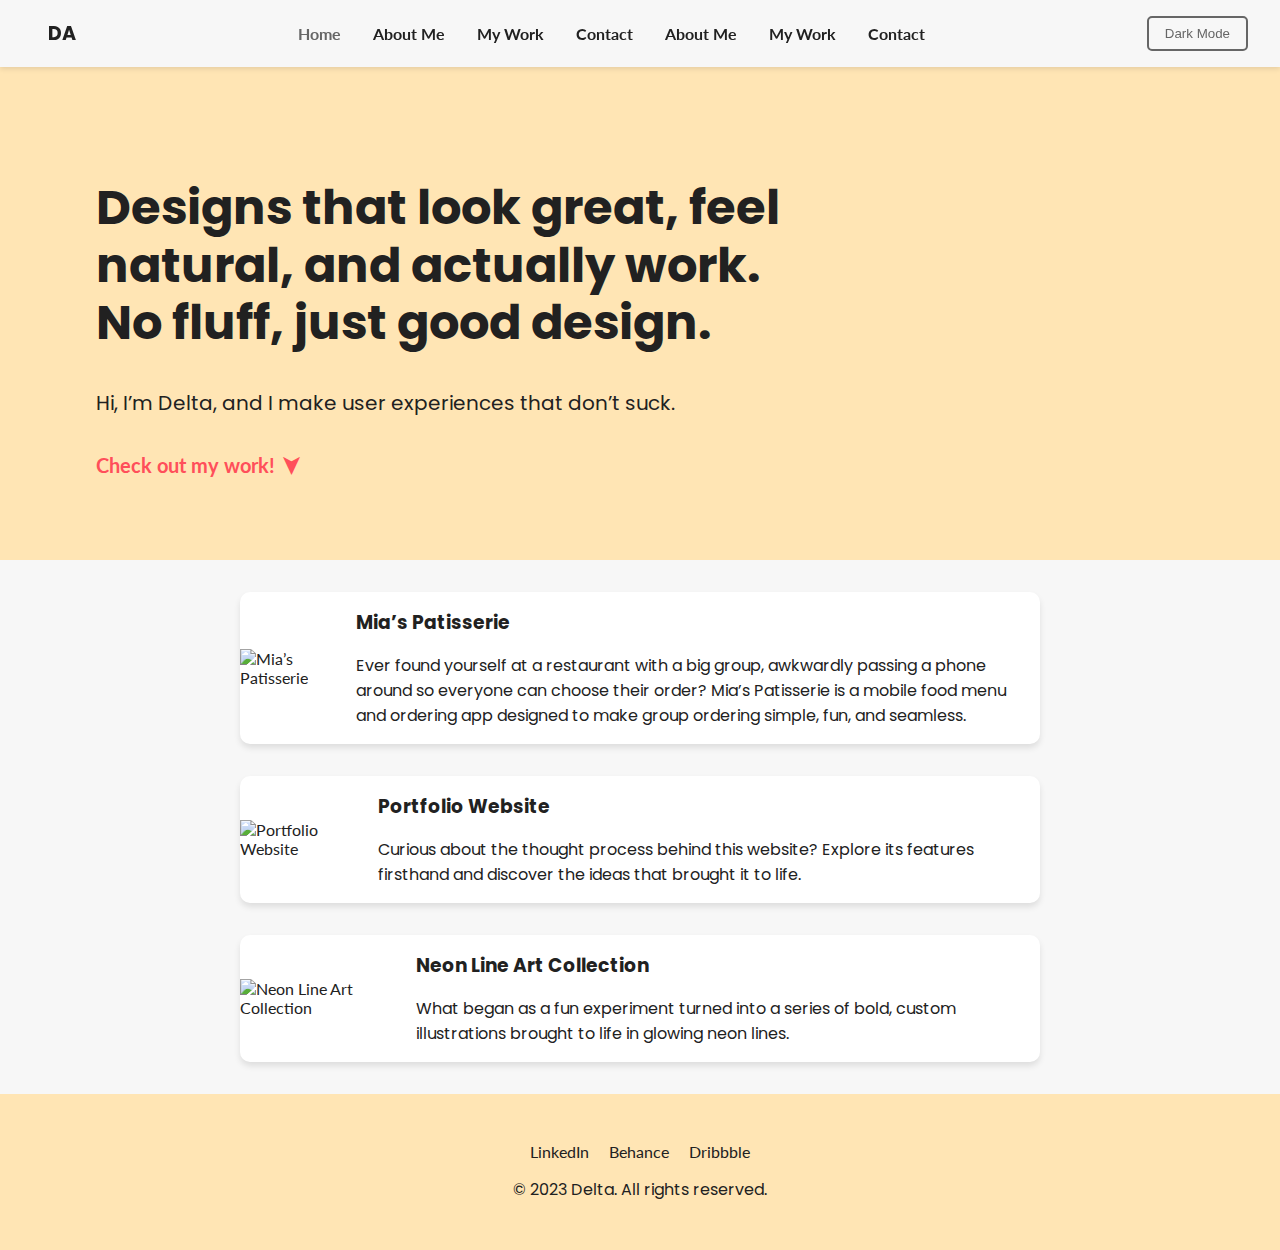
==== commit 63d64fcd: "Update index.html" ====
--- a/index.html
+++ b/index.html
@@ -4,46 +4,449 @@
   <meta charset="UTF-8">
   <meta name="viewport" content="width=device-width, initial-scale=1.0">
   <title>Delta's UX/UI Portfolio</title>
-  <!-- Google Fonts: Playfair Display and Lato -->
-  <link href="https://fonts.googleapis.com/css2?family=Playfair+Display:wght@700&family=Lato:wght@400;700&display=swap" rel="stylesheet">
+  <!-- Google Fonts -->
+  <link href="https://fonts.googleapis.com/css2?family=Poppins:wght@400;700&family=Lato:wght@400;700&display=swap" rel="stylesheet">
+  <!-- Embedded CSS -->
   <style>
-    /* CSS Variables for Colors */
+    /* General Styles */
     :root {
-      --background: #FAFAFA;       /* Very light grey, close to white */
-      --text: #333333;             /* Dark grey for text */
-      --light-grey: #E0E0E0;       /* Neutral light grey for footer */
-      --cta: #FF7A87;              /* Pinkish red for CTA */
-      --accent1: #5F5CB9;          /* Medium purple for logo */
-      --accent2: #39B6ED;          /* Bright blue for accents */
-      --accent3: #3FC988;          /* Medium green for accents */
-      --accent4: #FFC831;          /* Bright yellow for accents */
-      --accent5: #C4F1A4;          /* Light green for accents */
-      --accent6: #A2A2FF;          /* Light purple for mode toggle */
-      --section-bg: #F0F0F0;       /* Light grey for projects section */
-    }
-
-    /* General Styles */
+      --primary-cta: #FF4F5A;
+      --light-bg: #F7F7F7;
+      --dark-bg: #121212;
+      --light-text: #212121;
+      --dark-text: #FAFAFA;
+      --transition-speed: 0.3s;
+      --pastel-warm-light: #FFE5B4; /* Light mode pastel warm color */
+      --pastel-warm-dark: #D2B48C; /* Dark mode pastel warm color */
+      --pastel-red: #FF6F61; /* Pastel red for Home */
+      --pastel-yellow: #FFD700; /* Pastel yellow for About Me */
+      --pastel-green: #77DD77; /* Pastel green for My Work */
+      --pastel-blue: #77EEF2; /* Pastel blue for Contact */
+      --neutral-color: #666; /* Neutral color for button outline */
+    }
+
     body {
-      background-color: var(--background);
-      color: var(--text);
       font-family: 'Lato', sans-serif;
       margin: 0;
-    }
-
-    /* Header */
+      padding: 0;
+      background-color: var(--light-bg);
+      color: var(--light-text);
+      transition: background-color var(--transition-speed), color var(--transition-speed);
+    }
+
+    body.dark-mode {
+      background-color: var(--dark-bg);
+      color: var(--dark-text);
+    }
+
+    h1, h2, h3 {
+      font-family: 'Poppins', sans-serif;
+      font-weight: 700; /* Poppins Bold for headings */
+    }
+
+    p {
+      font-family: 'Poppins', sans-serif;
+      font-weight: 400; /* Poppins Regular for subheadings */
+    }
+
+    a {
+      color: var(--light-text);
+      text-decoration: none;
+    }
+
+    body.dark-mode a {
+      color: var(--dark-text);
+    }
+
+    /* Header and Navigation */
     header {
-      background-color: #FFFFFF;
-      border-bottom: 1px solid var(--light-grey);
-      padding: 20px;
-    }
-
-    .logo {
-      font-family: 'Playfair Display', serif;
-      font-size: 24px;
-      color: var(--accent1); /* #5F5CB9 */
-      cursor: pointer;
+      position: sticky;
+      top: 0;
+      background-color: var(--light-bg);
+      padding: 1rem 2rem;
+      box-shadow: 0 2px 5px rgba(0, 0, 0, 0.1);
+      z-index: 1000;
+      transition: background-color var(--transition-speed);
+    }
+
+    body.dark-mode header {
+      background-color: var(--dark-bg);
+    }
+
+    nav {
+      display: flex;
+      justify-content: space-between;
+      align-items: center;
     }
 
     nav ul {
       list-style: none;
-      display:+      margin: 0;
+      padding: 0;
+      display: flex;
+      gap: 2rem;
+    }
+
+    nav ul li {
+      position: relative;
+    }
+
+    nav ul li a {
+      font-weight: bold;
+      padding-bottom: 5px;
+    }
+
+    /* Different underline colors for each link */
+    nav ul li:nth-child(1) a::after {
+      background-color: var(--pastel-red); /* Home */
+    }
+    nav ul li:nth-child(2) a::after {
+      background-color: var(--pastel-yellow); /* About Me */
+    }
+    nav ul li:nth-child(3) a::after {
+      background-color: var(--pastel-green); /* My Work */
+    }
+    nav ul li:nth-child(4) a::after {
+      background-color: var(--pastel-blue); /* Contact */
+    }
+
+    nav ul li a::after {
+      content: '';
+      position: absolute;
+      bottom: 0;
+      left: 0;
+      width: 0;
+      height: 3px;
+      transition: width var(--transition-speed), transform var(--transition-speed);
+    }
+
+    nav ul li a:hover::after {
+      width: 100%;
+      transform: translateY(5px);
+    }
+
+    /* Current page indicator */
+    nav ul li a.current-page {
+      color: var(--neutral-color); /* Subtle neutral color for current page */
+    }
+
+    body.dark-mode nav ul li a.current-page {
+      color: #999; /* Lighter shade for dark mode */
+    }
+
+    .logo {
+      font-family: 'Poppins', sans-serif;
+      font-size: 1.2rem; /* Smaller logo size */
+      font-weight: bold; /* Bold font */
+      padding-left: 1rem;
+    }
+
+    /* Mode Toggle Button */
+    .mode-toggle {
+      background: transparent;
+      border: 2px solid var(--neutral-color);
+      color: var(--neutral-color);
+      padding: 0.5rem 1rem;
+      border-radius: 5px;
+      cursor: pointer;
+      transition: transform var(--transition-speed), border-color var(--transition-speed), color var(--transition-speed);
+    }
+
+    body.dark-mode .mode-toggle {
+      border-color: #999;
+      color: #999;
+    }
+
+    .mode-toggle:hover {
+      transform: scale(1.1); /* Subtle size change on hover */
+    }
+
+    /* Hero Section */
+    .hero {
+      display: flex;
+      flex-direction: column;
+      justify-content: center;
+      align-items: flex-start;
+      padding: 5rem 6rem; /* Increased left padding */
+      background-color: var(--pastel-warm-light);
+      color: var(--light-text);
+      transition: background-color var(--transition-speed);
+    }
+
+    body.dark-mode .hero {
+      background-color: var(--pastel-warm-dark);
+    }
+
+    .hero h1 {
+      font-size: 3rem;
+      margin-bottom: 1rem;
+      max-width: 66.66%; /* Text wraps at one-third of the page's width */
+      line-height: 1.2; /* Reduced line height */
+    }
+
+    .hero p {
+      font-size: 1.25rem;
+      max-width: 600px;
+      margin-bottom: 2rem; /* Added margin for spacing */
+    }
+
+    /* Call to Action (CTA) */
+    .cta {
+      display: flex;
+      align-items: center;
+      font-size: 1.25rem;
+      font-weight: bold;
+      color: var(--primary-cta);
+      cursor: pointer;
+      animation: bounce 2s infinite;
+    }
+
+    .cta .arrow {
+      margin-left: 0.5rem;
+      font-size: 1.5rem;
+      transform: rotate(90deg);
+    }
+
+    @keyframes bounce {
+      0%, 20%, 50%, 80%, 100% {
+        transform: translateY(0);
+      }
+      40% {
+        transform: translateY(-10px);
+      }
+      60% {
+        transform: translateY(-5px);
+      }
+    }
+
+    /* Projects Section */
+    .projects {
+      display: flex;
+      flex-direction: column;
+      align-items: center;
+      gap: 2rem;
+      padding: 2rem;
+      background-color: var(--light-bg);
+      transition: background-color var(--transition-speed);
+    }
+
+    body.dark-mode .projects {
+      background-color: var(--dark-bg);
+    }
+
+    .project-card {
+      display: flex;
+      align-items: center;
+      background: white;
+      border-radius: 10px;
+      overflow: hidden;
+      box-shadow: 0 4px 6px rgba(0, 0, 0, 0.1);
+      transition: transform var(--transition-speed), box-shadow var(--transition-speed);
+      width: 80%;
+      max-width: 800px;
+    }
+
+    body.dark-mode .project-card {
+      background: #1E1E1E;
+    }
+
+    .project-card:hover {
+      transform: scale(1.02);
+      box-shadow: 0 8px 12px rgba(0, 0, 0, 0.2);
+    }
+
+    .project-card img {
+      max-height: 200px; /* Maximum height for images */
+      width: auto; /* Maintain aspect ratio */
+      margin-right: 2rem;
+    }
+
+    .project-card h3 {
+      padding: 1rem;
+      margin: 0;
+    }
+
+    .project-card p {
+      padding: 0 1rem 1rem;
+      margin: 0;
+    }
+
+    /* Footer */
+    footer {
+      text-align: center;
+      padding: 2rem;
+      background-color: var(--pastel-warm-light);
+      color: var(--light-text);
+      transition: background-color var(--transition-speed);
+    }
+
+    body.dark-mode footer {
+      background-color: var(--pastel-warm-dark);
+    }
+
+    footer .social-links {
+      margin: 1rem 0;
+    }
+
+    footer .social-links a {
+      margin: 0 0.5rem;
+    }
+
+    /* Animations */
+    @keyframes fadeIn {
+      from {
+        opacity: 0;
+        transform: translateY(20px);
+      }
+      to {
+        opacity: 1;
+        transform: translateY(0);
+      }
+    }
+
+    .hero, .projects, footer {
+      animation: fadeIn 1s ease-out;
+    }
+
+    /* Responsive Design */
+    @media (max-width: 768px) {
+      nav ul {
+        display: none;
+        flex-direction: column;
+        position: absolute;
+        top: 60px;
+        left: 0;
+        width: 100%;
+        background: var(--light-bg);
+      }
+
+      body.dark-mode nav ul {
+        background: var(--dark-bg);
+      }
+
+      nav ul.active {
+        display: flex;
+      }
+
+      .hamburger {
+        display: block;
+      }
+
+      .hamburger.active span:nth-child(1) {
+        transform: rotate(45deg) translate(5px, 5px);
+      }
+
+      .hamburger.active span:nth-child(2) {
+        opacity: 0;
+      }
+
+      .hamburger.active span:nth-child(3) {
+        transform: rotate(-45deg) translate(5px, -5px);
+      }
+
+      .project-card {
+        flex-direction: column;
+        width: 90%;
+      }
+
+      .project-card img {
+        width: 100%;
+        height: auto;
+        margin-right: 0;
+        margin-bottom: 1rem;
+      }
+
+      .hero {
+        padding: 5rem 2rem; /* Adjusted padding for smaller screens */
+      }
+
+      .hero h1 {
+        max-width: 100%; /* Full width on smaller screens */
+      }
+    }
+  </style>
+</head>
+<body>
+  <!-- Header -->
+  <header>
+    <nav>
+      <div class="logo">DA</div>
+      <ul>
+        <li><a href="#home" class="current-page">Home</a></li>
+        <li><a href="#about">About Me</a></li>
+        <li><a href="#work">My Work</a></li>
+        <li><a href="#contact">Contact</a></li>
+        <li><a href="about.html">About Me</a></li>
+        <li><a href="mywork.html">My Work</a></li>
+        <li><a href="contact.html">Contact</a></li>
+      </ul>
+      <button class="mode-toggle" onclick="toggleMode()">Dark Mode</button>
+    </nav>
+  </header>
+
+  <!-- Hero Section -->
+  <section id="home" class="hero">
+    <h1>Designs that look great, feel natural, and actually work. No fluff, just good design.</h1>
+    <p>Hi, I’m Delta, and I make user experiences that don’t suck.</p>
+    <div class="cta">
+      <span>Check out my work!</span>
+      <span class="arrow">➤</span>
+    </div>
+  </section>
+
+  <!-- Projects Section -->
+  <section id="work" class="projects">
+    <div class="project-card">
+      <img src="mias1.png" alt="Mia’s Patisserie">
+      <div>
+        <h3>Mia’s Patisserie</h3>
+        <p>Ever found yourself at a restaurant with a big group, awkwardly passing a phone around so everyone can choose their order? Mia’s Patisserie is a mobile food menu and ordering app designed to make group ordering simple, fun, and seamless.</p>
+      </div>
+    </div>
+    <div class="project-card">
+      <img src="website1.png" alt="Portfolio Website">
+      <div>
+        <h3>Portfolio Website</h3>
+        <p>Curious about the thought process behind this website? Explore its features firsthand and discover the ideas that brought it to life.</p>
+      </div>
+    </div>
+    <div class="project-card">
+      <img src="sulphur1.png" alt="Neon Line Art Collection">
+      <div>
+        <h3>Neon Line Art Collection</h3>
+        <p>What began as a fun experiment turned into a series of bold, custom illustrations brought to life in glowing neon lines.</p>
+      </div>
+    </div>
+  </section>
+
+  <!-- Footer -->
+  <footer>
+    <div class="social-links">
+      <a href="#">LinkedIn</a>
+      <a href="#">Behance</a>
+      <a href="#">Dribbble</a>
+    </div>
+    <p>© 2023 Delta. All rights reserved.</p>
+  </footer>
+
+  <!-- Embedded JavaScript -->
+  <script>
+    // Toggle Light/Dark Mode
+    function toggleMode() {
+      const body = document.body;
+      const modeToggle = document.querySelector('.mode-toggle');
+      body.classList.toggle('dark-mode');
+      modeToggle.textContent = body.classList.contains('dark-mode') ? 'Light Mode' : 'Dark Mode';
+    }
+
+    // Highlight current page in navigation
+    const currentPage = window.location.hash || "#home"; // Default to Home
+    const navLinks = document.querySelectorAll('nav ul li a');
+    navLinks.forEach(link => {
+      if (link.getAttribute('href') === currentPage) {
+        link.classList.add('current-page');
+      }
+    });
+  </script>
+</body>
+</html>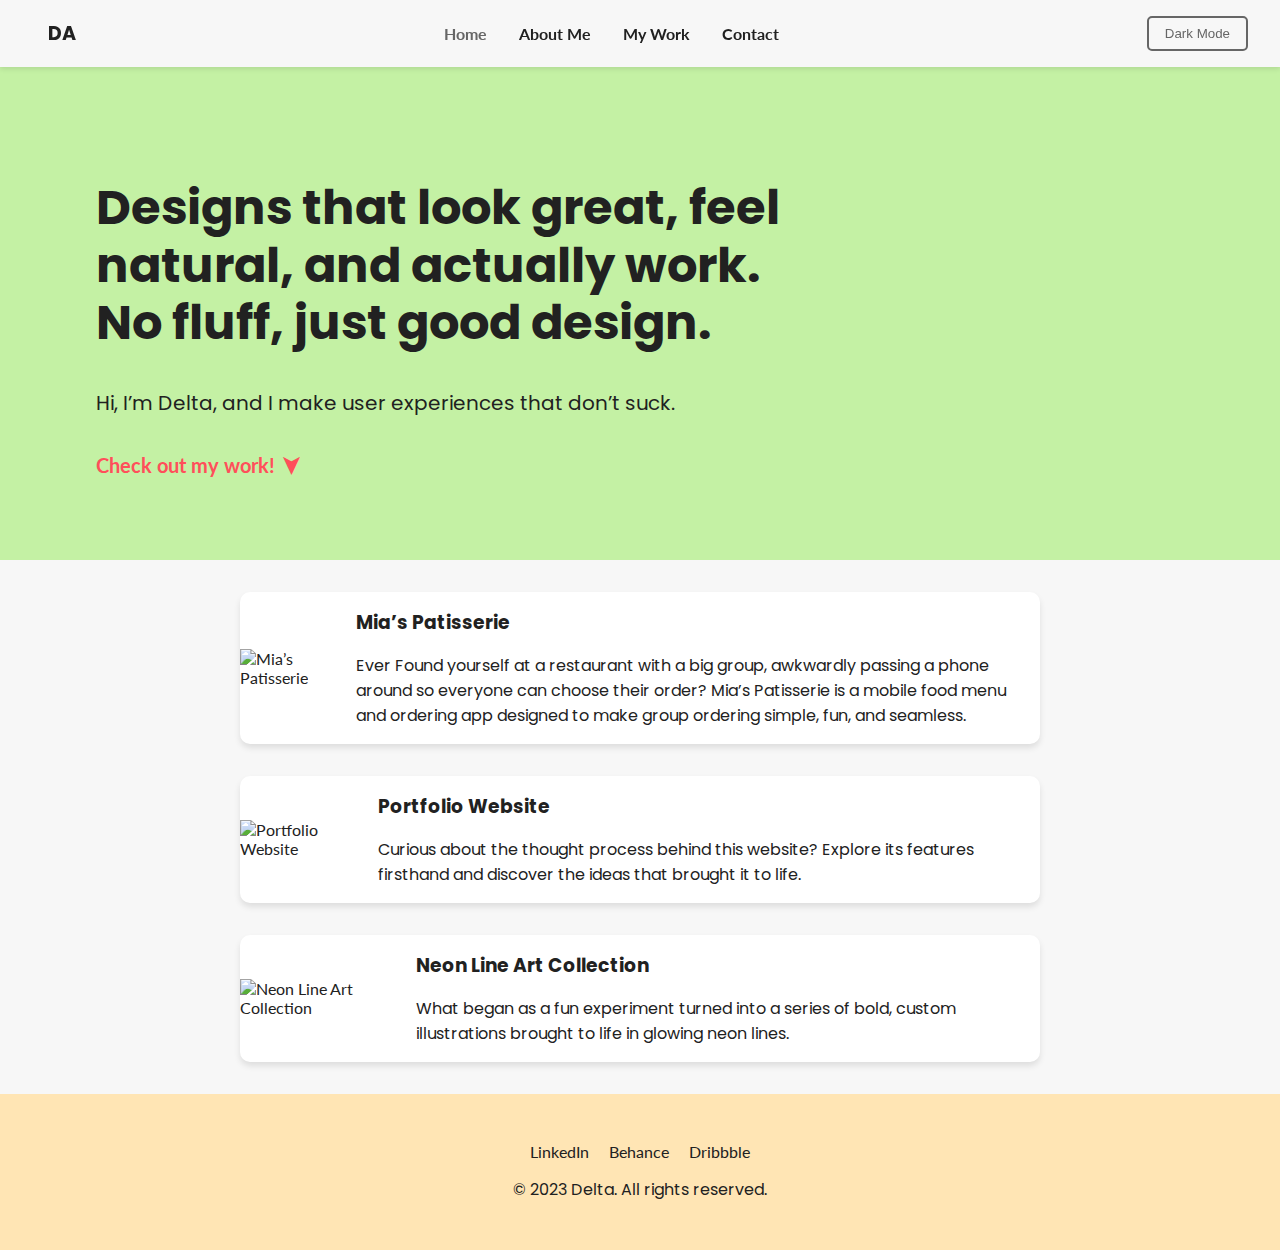
==== commit 64751db9: "Update index.html" ====
--- a/index.html
+++ b/index.html
@@ -23,6 +23,7 @@
       --pastel-green: #77DD77; /* Pastel green for My Work */
       --pastel-blue: #77EEF2; /* Pastel blue for Contact */
       --neutral-color: #666; /* Neutral color for button outline */
+      --hero-pastel-green: #C4F1A4; /* New pastel green for hero background */
     }
 
     body {
@@ -168,13 +169,13 @@
       justify-content: center;
       align-items: flex-start;
       padding: 5rem 6rem; /* Increased left padding */
-      background-color: var(--pastel-warm-light);
+      background-color: var(--hero-pastel-green); /* Updated pastel green background */
       color: var(--light-text);
       transition: background-color var(--transition-speed);
     }
 
     body.dark-mode .hero {
-      background-color: var(--pastel-warm-dark);
+      background-color: #A3C985; /* Darker shade of pastel green for dark mode */
     }
 
     .hero h1 {
@@ -376,9 +377,6 @@
         <li><a href="#about">About Me</a></li>
         <li><a href="#work">My Work</a></li>
         <li><a href="#contact">Contact</a></li>
-        <li><a href="about.html">About Me</a></li>
-        <li><a href="mywork.html">My Work</a></li>
-        <li><a href="contact.html">Contact</a></li>
       </ul>
       <button class="mode-toggle" onclick="toggleMode()">Dark Mode</button>
     </nav>
@@ -400,7 +398,7 @@
       <img src="mias1.png" alt="Mia’s Patisserie">
       <div>
         <h3>Mia’s Patisserie</h3>
-        <p>Ever found yourself at a restaurant with a big group, awkwardly passing a phone around so everyone can choose their order? Mia’s Patisserie is a mobile food menu and ordering app designed to make group ordering simple, fun, and seamless.</p>
+        <p>Ever Found yourself at a restaurant with a big group, awkwardly passing a phone around so everyone can choose their order? Mia’s Patisserie is a mobile food menu and ordering app designed to make group ordering simple, fun, and seamless.</p>
       </div>
     </div>
     <div class="project-card">
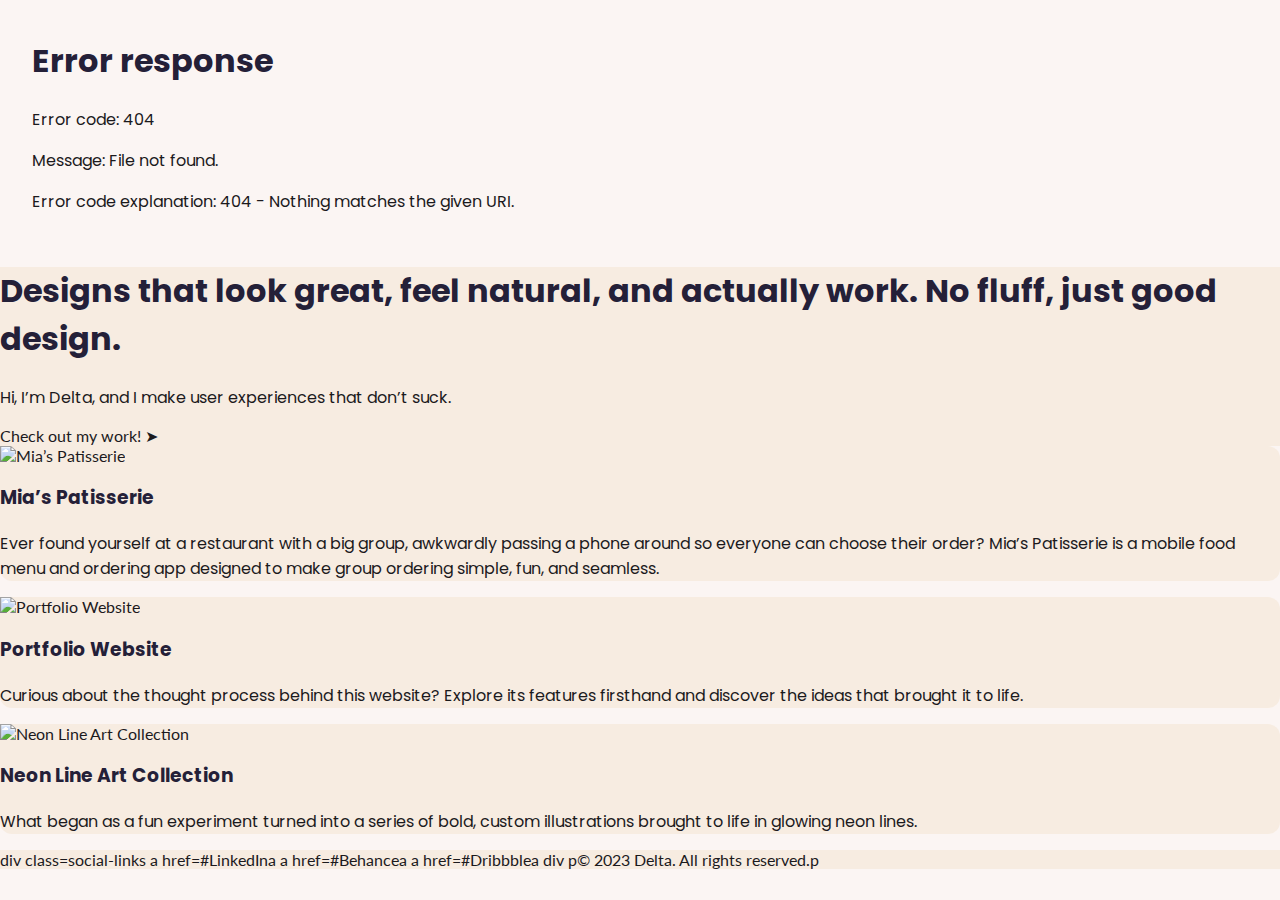
==== commit 16f5096c: "Update index.html" ====
--- a/index.html
+++ b/index.html
@@ -4,385 +4,16 @@
   <meta charset="UTF-8">
   <meta name="viewport" content="width=device-width, initial-scale=1.0">
   <title>Delta's UX/UI Portfolio</title>
-  <!-- Google Fonts -->
+  <!-- Google Fonts (unchanged) -->
   <link href="https://fonts.googleapis.com/css2?family=Poppins:wght@400;700&family=Lato:wght@400;700&display=swap" rel="stylesheet">
-  <!-- Embedded CSS -->
-  <style>
-    /* General Styles */
-    :root {
-      --primary-cta: #FF4F5A;
-      --light-bg: #F7F7F7;
-      --dark-bg: #121212;
-      --light-text: #212121;
-      --dark-text: #FAFAFA;
-      --transition-speed: 0.3s;
-      --pastel-warm-light: #FFE5B4; /* Light mode pastel warm color */
-      --pastel-warm-dark: #D2B48C; /* Dark mode pastel warm color */
-      --pastel-red: #FF6F61; /* Pastel red for Home */
-      --pastel-yellow: #FFD700; /* Pastel yellow for About Me */
-      --pastel-green: #77DD77; /* Pastel green for My Work */
-      --pastel-blue: #77EEF2; /* Pastel blue for Contact */
-      --neutral-color: #666; /* Neutral color for button outline */
-      --hero-pastel-green: #C4F1A4; /* New pastel green for hero background */
-    }
-
-    body {
-      font-family: 'Lato', sans-serif;
-      margin: 0;
-      padding: 0;
-      background-color: var(--light-bg);
-      color: var(--light-text);
-      transition: background-color var(--transition-speed), color var(--transition-speed);
-    }
-
-    body.dark-mode {
-      background-color: var(--dark-bg);
-      color: var(--dark-text);
-    }
-
-    h1, h2, h3 {
-      font-family: 'Poppins', sans-serif;
-      font-weight: 700; /* Poppins Bold for headings */
-    }
-
-    p {
-      font-family: 'Poppins', sans-serif;
-      font-weight: 400; /* Poppins Regular for subheadings */
-    }
-
-    a {
-      color: var(--light-text);
-      text-decoration: none;
-    }
-
-    body.dark-mode a {
-      color: var(--dark-text);
-    }
-
-    /* Header and Navigation */
-    header {
-      position: sticky;
-      top: 0;
-      background-color: var(--light-bg);
-      padding: 1rem 2rem;
-      box-shadow: 0 2px 5px rgba(0, 0, 0, 0.1);
-      z-index: 1000;
-      transition: background-color var(--transition-speed);
-    }
-
-    body.dark-mode header {
-      background-color: var(--dark-bg);
-    }
-
-    nav {
-      display: flex;
-      justify-content: space-between;
-      align-items: center;
-    }
-
-    nav ul {
-      list-style: none;
-      margin: 0;
-      padding: 0;
-      display: flex;
-      gap: 2rem;
-    }
-
-    nav ul li {
-      position: relative;
-    }
-
-    nav ul li a {
-      font-weight: bold;
-      padding-bottom: 5px;
-    }
-
-    /* Different underline colors for each link */
-    nav ul li:nth-child(1) a::after {
-      background-color: var(--pastel-red); /* Home */
-    }
-    nav ul li:nth-child(2) a::after {
-      background-color: var(--pastel-yellow); /* About Me */
-    }
-    nav ul li:nth-child(3) a::after {
-      background-color: var(--pastel-green); /* My Work */
-    }
-    nav ul li:nth-child(4) a::after {
-      background-color: var(--pastel-blue); /* Contact */
-    }
-
-    nav ul li a::after {
-      content: '';
-      position: absolute;
-      bottom: 0;
-      left: 0;
-      width: 0;
-      height: 3px;
-      transition: width var(--transition-speed), transform var(--transition-speed);
-    }
-
-    nav ul li a:hover::after {
-      width: 100%;
-      transform: translateY(5px);
-    }
-
-    /* Current page indicator */
-    nav ul li a.current-page {
-      color: var(--neutral-color); /* Subtle neutral color for current page */
-    }
-
-    body.dark-mode nav ul li a.current-page {
-      color: #999; /* Lighter shade for dark mode */
-    }
-
-    .logo {
-      font-family: 'Poppins', sans-serif;
-      font-size: 1.2rem; /* Smaller logo size */
-      font-weight: bold; /* Bold font */
-      padding-left: 1rem;
-    }
-
-    /* Mode Toggle Button */
-    .mode-toggle {
-      background: transparent;
-      border: 2px solid var(--neutral-color);
-      color: var(--neutral-color);
-      padding: 0.5rem 1rem;
-      border-radius: 5px;
-      cursor: pointer;
-      transition: transform var(--transition-speed), border-color var(--transition-speed), color var(--transition-speed);
-    }
-
-    body.dark-mode .mode-toggle {
-      border-color: #999;
-      color: #999;
-    }
-
-    .mode-toggle:hover {
-      transform: scale(1.1); /* Subtle size change on hover */
-    }
-
-    /* Hero Section */
-    .hero {
-      display: flex;
-      flex-direction: column;
-      justify-content: center;
-      align-items: flex-start;
-      padding: 5rem 6rem; /* Increased left padding */
-      background-color: var(--hero-pastel-green); /* Updated pastel green background */
-      color: var(--light-text);
-      transition: background-color var(--transition-speed);
-    }
-
-    body.dark-mode .hero {
-      background-color: #A3C985; /* Darker shade of pastel green for dark mode */
-    }
-
-    .hero h1 {
-      font-size: 3rem;
-      margin-bottom: 1rem;
-      max-width: 66.66%; /* Text wraps at one-third of the page's width */
-      line-height: 1.2; /* Reduced line height */
-    }
-
-    .hero p {
-      font-size: 1.25rem;
-      max-width: 600px;
-      margin-bottom: 2rem; /* Added margin for spacing */
-    }
-
-    /* Call to Action (CTA) */
-    .cta {
-      display: flex;
-      align-items: center;
-      font-size: 1.25rem;
-      font-weight: bold;
-      color: var(--primary-cta);
-      cursor: pointer;
-      animation: bounce 2s infinite;
-    }
-
-    .cta .arrow {
-      margin-left: 0.5rem;
-      font-size: 1.5rem;
-      transform: rotate(90deg);
-    }
-
-    @keyframes bounce {
-      0%, 20%, 50%, 80%, 100% {
-        transform: translateY(0);
-      }
-      40% {
-        transform: translateY(-10px);
-      }
-      60% {
-        transform: translateY(-5px);
-      }
-    }
-
-    /* Projects Section */
-    .projects {
-      display: flex;
-      flex-direction: column;
-      align-items: center;
-      gap: 2rem;
-      padding: 2rem;
-      background-color: var(--light-bg);
-      transition: background-color var(--transition-speed);
-    }
-
-    body.dark-mode .projects {
-      background-color: var(--dark-bg);
-    }
-
-    .project-card {
-      display: flex;
-      align-items: center;
-      background: white;
-      border-radius: 10px;
-      overflow: hidden;
-      box-shadow: 0 4px 6px rgba(0, 0, 0, 0.1);
-      transition: transform var(--transition-speed), box-shadow var(--transition-speed);
-      width: 80%;
-      max-width: 800px;
-    }
-
-    body.dark-mode .project-card {
-      background: #1E1E1E;
-    }
-
-    .project-card:hover {
-      transform: scale(1.02);
-      box-shadow: 0 8px 12px rgba(0, 0, 0, 0.2);
-    }
-
-    .project-card img {
-      max-height: 200px; /* Maximum height for images */
-      width: auto; /* Maintain aspect ratio */
-      margin-right: 2rem;
-    }
-
-    .project-card h3 {
-      padding: 1rem;
-      margin: 0;
-    }
-
-    .project-card p {
-      padding: 0 1rem 1rem;
-      margin: 0;
-    }
-
-    /* Footer */
-    footer {
-      text-align: center;
-      padding: 2rem;
-      background-color: var(--pastel-warm-light);
-      color: var(--light-text);
-      transition: background-color var(--transition-speed);
-    }
-
-    body.dark-mode footer {
-      background-color: var(--pastel-warm-dark);
-    }
-
-    footer .social-links {
-      margin: 1rem 0;
-    }
-
-    footer .social-links a {
-      margin: 0 0.5rem;
-    }
-
-    /* Animations */
-    @keyframes fadeIn {
-      from {
-        opacity: 0;
-        transform: translateY(20px);
-      }
-      to {
-        opacity: 1;
-        transform: translateY(0);
-      }
-    }
-
-    .hero, .projects, footer {
-      animation: fadeIn 1s ease-out;
-    }
-
-    /* Responsive Design */
-    @media (max-width: 768px) {
-      nav ul {
-        display: none;
-        flex-direction: column;
-        position: absolute;
-        top: 60px;
-        left: 0;
-        width: 100%;
-        background: var(--light-bg);
-      }
-
-      body.dark-mode nav ul {
-        background: var(--dark-bg);
-      }
-
-      nav ul.active {
-        display: flex;
-      }
-
-      .hamburger {
-        display: block;
-      }
-
-      .hamburger.active span:nth-child(1) {
-        transform: rotate(45deg) translate(5px, 5px);
-      }
-
-      .hamburger.active span:nth-child(2) {
-        opacity: 0;
-      }
-
-      .hamburger.active span:nth-child(3) {
-        transform: rotate(-45deg) translate(5px, -5px);
-      }
-
-      .project-card {
-        flex-direction: column;
-        width: 90%;
-      }
-
-      .project-card img {
-        width: 100%;
-        height: auto;
-        margin-right: 0;
-        margin-bottom: 1rem;
-      }
-
-      .hero {
-        padding: 5rem 2rem; /* Adjusted padding for smaller screens */
-      }
-
-      .hero h1 {
-        max-width: 100%; /* Full width on smaller screens */
-      }
-    }
-  </style>
+  <!-- Link to external CSS -->
+  <link rel="stylesheet" href="styles.css">
 </head>
 <body>
-  <!-- Header -->
-  <header>
-    <nav>
-      <div class="logo">DA</div>
-      <ul>
-        <li><a href="#home" class="current-page">Home</a></li>
-        <li><a href="#about">About Me</a></li>
-        <li><a href="#work">My Work</a></li>
-        <li><a href="#contact">Contact</a></li>
-      </ul>
-      <button class="mode-toggle" onclick="toggleMode()">Dark Mode</button>
-    </nav>
-  </header>
+  <!-- Navigation Placeholder -->
+  <header id="nav-placeholder"></header>
 
-  <!-- Hero Section -->
+  <!-- Hero Section (unchanged) -->
   <section id="home" class="hero">
     <h1>Designs that look great, feel natural, and actually work. No fluff, just good design.</h1>
     <p>Hi, I’m Delta, and I make user experiences that don’t suck.</p>
@@ -392,13 +23,13 @@
     </div>
   </section>
 
-  <!-- Projects Section -->
+  <!-- Projects Section (unchanged) -->
   <section id="work" class="projects">
     <div class="project-card">
       <img src="mias1.png" alt="Mia’s Patisserie">
       <div>
         <h3>Mia’s Patisserie</h3>
-        <p>Ever Found yourself at a restaurant with a big group, awkwardly passing a phone around so everyone can choose their order? Mia’s Patisserie is a mobile food menu and ordering app designed to make group ordering simple, fun, and seamless.</p>
+        <p>Ever found yourself at a restaurant with a big group, awkwardly passing a phone around so everyone can choose their order? Mia’s Patisserie is a mobile food menu and ordering app designed to make group ordering simple, fun, and seamless.</p>
       </div>
     </div>
     <div class="project-card">
@@ -417,19 +48,27 @@
     </div>
   </section>
 
-  <!-- Footer -->
-  <footer>
-    <div class="social-links">
-      <a href="#">LinkedIn</a>
-      <a href="#">Behance</a>
-      <a href="#">Dribbble</a>
-    </div>
-    <p>© 2023 Delta. All rights reserved.</p>
-  </footer>
+  <!-- Footer Placeholder -->
+  <footer id="footer-placeholder"></footer>
 
-  <!-- Embedded JavaScript -->
+  <!-- JavaScript (kept embedded as in your original) -->
   <script>
-    // Toggle Light/Dark Mode
+    // Load Navigation
+    fetch('nav.html')
+      .then(response => response.text())
+      .then(data => {
+        document.getElementById('nav-placeholder').innerHTML = data;
+        updateCurrentPage(); // Highlight current page after nav loads
+      });
+
+    // Load Footer
+    fetch('footer.html')
+      .then(response => response.text())
+      .then(data => {
+        document.getElementById('footer-placeholder').innerHTML = data;
+      });
+
+    // Toggle Light/Dark Mode (unchanged functionality)
     function toggleMode() {
       const body = document.body;
       const modeToggle = document.querySelector('.mode-toggle');
@@ -437,14 +76,16 @@
       modeToggle.textContent = body.classList.contains('dark-mode') ? 'Light Mode' : 'Dark Mode';
     }
 
-    // Highlight current page in navigation
-    const currentPage = window.location.hash || "#home"; // Default to Home
-    const navLinks = document.querySelectorAll('nav ul li a');
-    navLinks.forEach(link => {
-      if (link.getAttribute('href') === currentPage) {
-        link.classList.add('current-page');
-      }
-    });
+    // Highlight current page based on URL
+    function updateCurrentPage() {
+      const currentPage = window.location.pathname.split('/').pop() || 'index.html';
+      const navLinks = document.querySelectorAll('nav ul li a');
+      navLinks.forEach(link => {
+        if (link.getAttribute('href') === currentPage) {
+          link.classList.add('current-page');
+        }
+      });
+    }
   </script>
 </body>
 </html>--- a/styles.css
+++ b/styles.css
@@ -0,0 +1,158 @@
+/* styles.css */
+/* General Styles */
+:root {
+  /* Light Mode Colors */
+  --main-bg: #FBF5F3;
+  --secondary-bg: #F7ECE1;
+  --primary-cta: #FE8463;
+  --title-text: #242038;
+  --body-text: #1C1A1D;
+  --fun1: #8C8CFE;
+  --fun2: #FFC72C;
+  --fun3: #02B99C;
+  --fun4: #FE8463;
+  
+  /* Dark Mode Colors */
+  --dark-main-bg: #1A1A1A;
+  --dark-secondary-bg: #2D2D2D;
+  --dark-title-text: #E0E0E0;
+  --dark-body-text: #CCCCCC;
+  
+  /* Shared Variables */
+  --transition-speed: 0.3s;
+  --neutral-color: #666;
+  --border-radius: 12px;
+}
+
+body {
+  font-family: 'Lato', sans-serif;
+  margin: 0;
+  padding: 0;
+  background-color: var(--main-bg);
+  color: var(--body-text);
+  transition: background-color var(--transition-speed), color var(--transition-speed);
+}
+
+body.dark-mode {
+  background-color: var(--dark-main-bg);
+  color: var(--dark-body-text);
+}
+
+h1, h2, h3 {
+  font-family: 'Poppins', sans-serif;
+  font-weight: 700;
+  color: var(--title-text);
+}
+
+body.dark-mode h1,
+body.dark-mode h2,
+body.dark-mode h3 {
+  color: var(--dark-title-text);
+}
+
+p {
+  font-family: 'Poppins', sans-serif;
+  font-weight: 400;
+}
+
+a {
+  color: var(--body-text);
+  text-decoration: none;
+}
+
+body.dark-mode a {
+  color: var(--dark-body-text);
+}
+
+/* Header and Navigation */
+header {
+  position: sticky;
+  top: 0;
+  background-color: transparent;
+  padding: 1rem 2rem;
+  z-index: 1000;
+  transition: background-color var(--transition-speed), backdrop-filter var(--transition-speed);
+}
+
+header.scrolled {
+  background-color: rgba(247, 236, 225, 0.9);
+  backdrop-filter: blur(10px);
+}
+
+body.dark-mode header.scrolled {
+  background-color: rgba(26, 26, 26, 0.9);
+}
+
+/* Navigation Bar */
+nav {
+  display: flex;
+  justify-content: space-between;
+  align-items: center;
+}
+
+nav ul {
+  display: flex;
+  list-style: none;
+  padding: 0;
+  margin: 0;
+}
+
+nav ul li {
+  margin: 0 1rem;
+}
+
+nav ul li a {
+  font-family: 'Poppins', sans-serif;
+  font-weight: 500;
+  font-size: 1rem;
+  color: var(--body-text);
+  transition: color var(--transition-speed);
+}
+
+nav ul li a:hover,
+nav ul li a:focus {
+  color: var(--primary-cta);
+}
+
+nav ul li:nth-child(1) a::after { background-color: var(--fun1); }
+nav ul li:nth-child(2) a::after { background-color: var(--fun3); }
+nav ul li:nth-child(3) a::after { background-color: var(--fun2); }
+nav ul li:nth-child(4) a::after { background-color: var(--fun4); }
+
+/* Project Cards */
+.project-card {
+  background: var(--secondary-bg);
+  border-radius: var(--border-radius);
+  transition: transform var(--transition-speed), box-shadow var(--transition-speed);
+}
+
+body.dark-mode .project-card {
+  background: var(--dark-secondary-bg);
+}
+
+.rounded-image {
+  border-radius: var(--border-radius);
+}
+
+/* Hero Section */
+.hero {
+  background-color: var(--secondary-bg);
+  color: var(--body-text);
+}
+
+body.dark-mode .hero {
+  background-color: var(--dark-secondary-bg);
+}
+
+/* Footer */
+footer {
+  background-color: var(--secondary-bg);
+  color: var(--body-text);
+}
+
+body.dark-mode footer {
+  background-color: var(--dark-secondary-bg);
+}
+
+/* Rest of your existing styles remain the same below this point */
+/* (Include all remaining CSS from your original file here) */
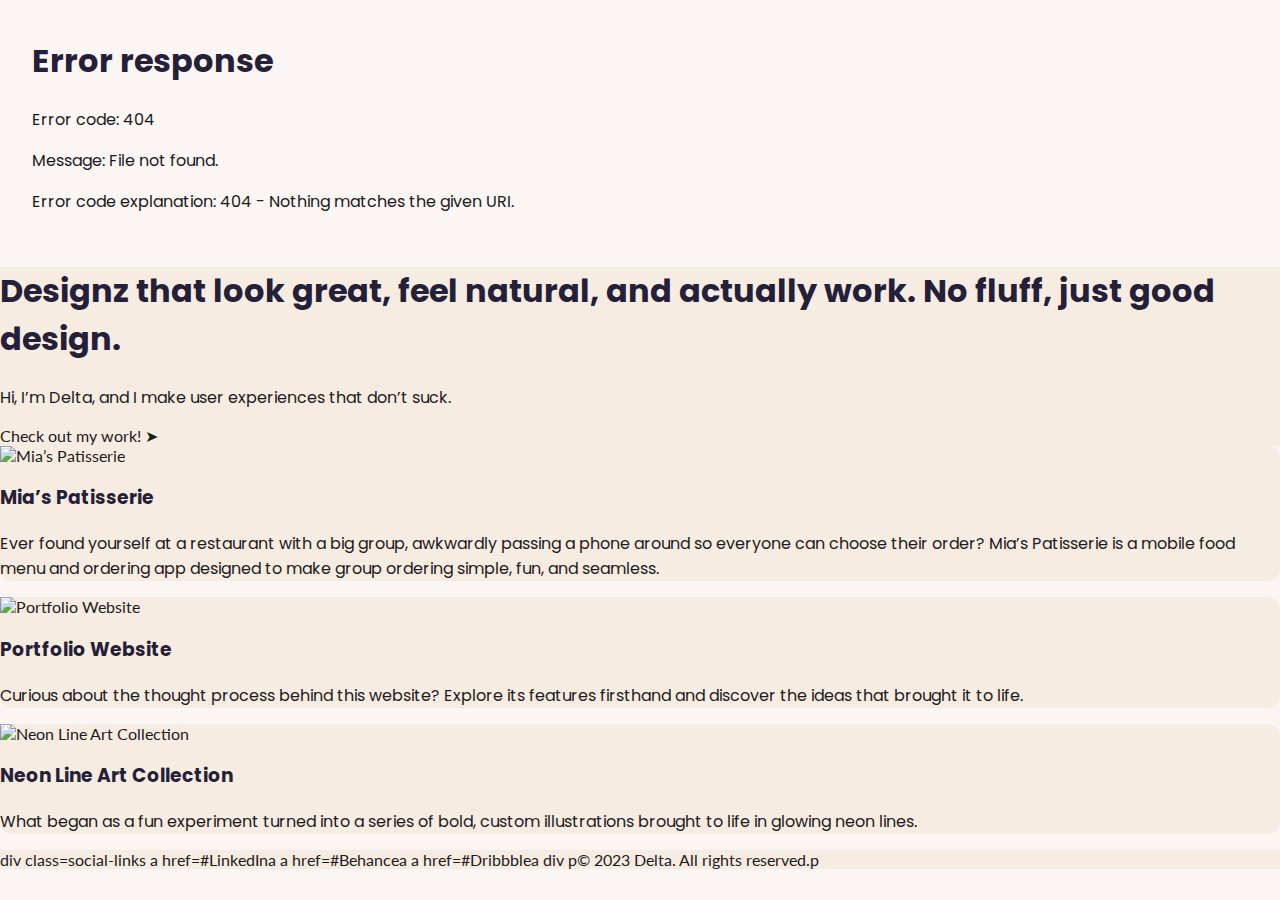
==== commit 528430cd: "Update index.html" ====
--- a/index.html
+++ b/index.html
@@ -15,7 +15,7 @@
 
   <!-- Hero Section (unchanged) -->
   <section id="home" class="hero">
-    <h1>Designs that look great, feel natural, and actually work. No fluff, just good design.</h1>
+    <h1>Designz that look great, feel natural, and actually work. No fluff, just good design.</h1>
     <p>Hi, I’m Delta, and I make user experiences that don’t suck.</p>
     <div class="cta">
       <span>Check out my work!</span>
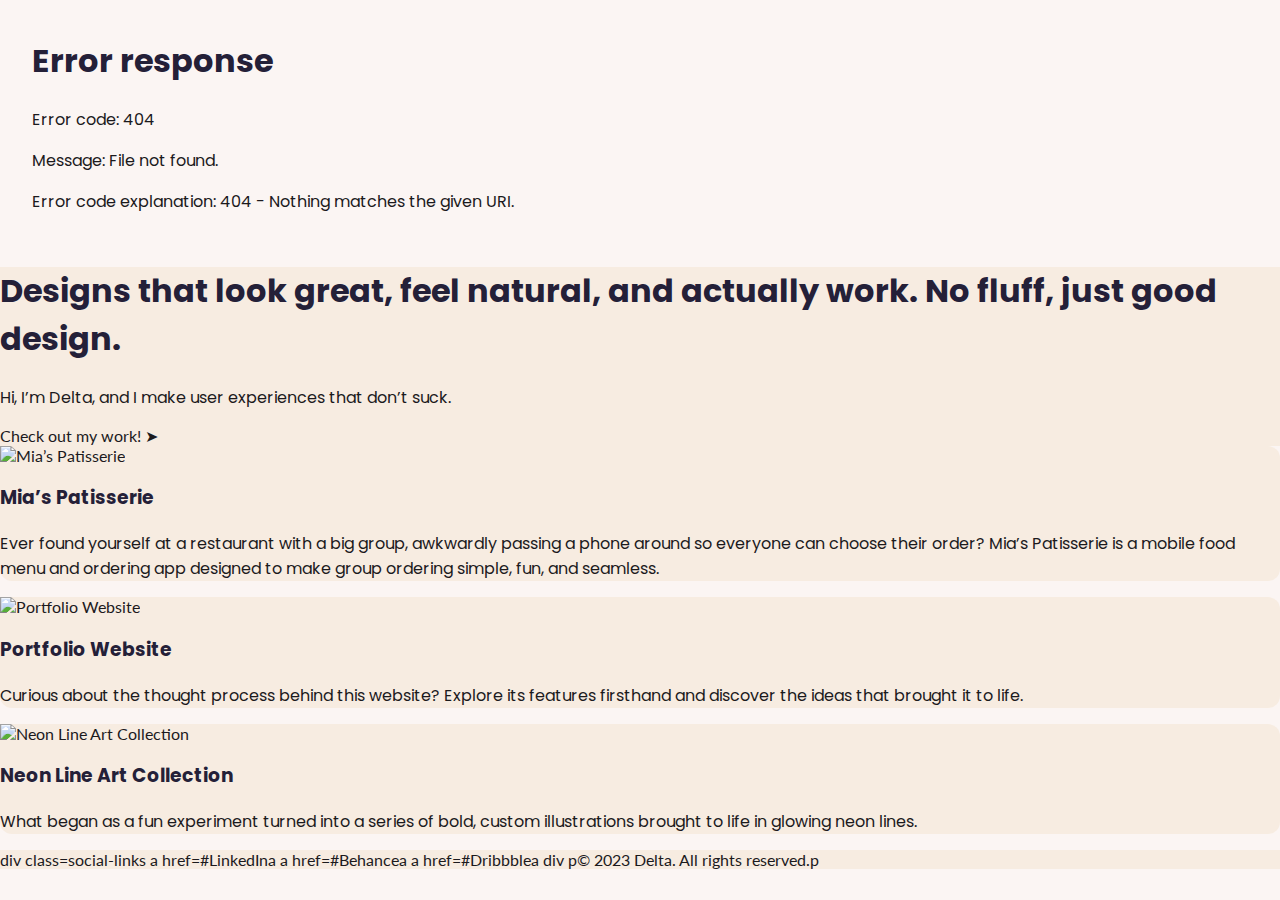
==== commit 2102c78c: "Update index.html" ====
--- a/index.html
+++ b/index.html
@@ -15,7 +15,7 @@
 
   <!-- Hero Section (unchanged) -->
   <section id="home" class="hero">
-    <h1>Designz that look great, feel natural, and actually work. No fluff, just good design.</h1>
+    <h1>Designs that look great, feel natural, and actually work. No fluff, just good design.</h1>
     <p>Hi, I’m Delta, and I make user experiences that don’t suck.</p>
     <div class="cta">
       <span>Check out my work!</span>
